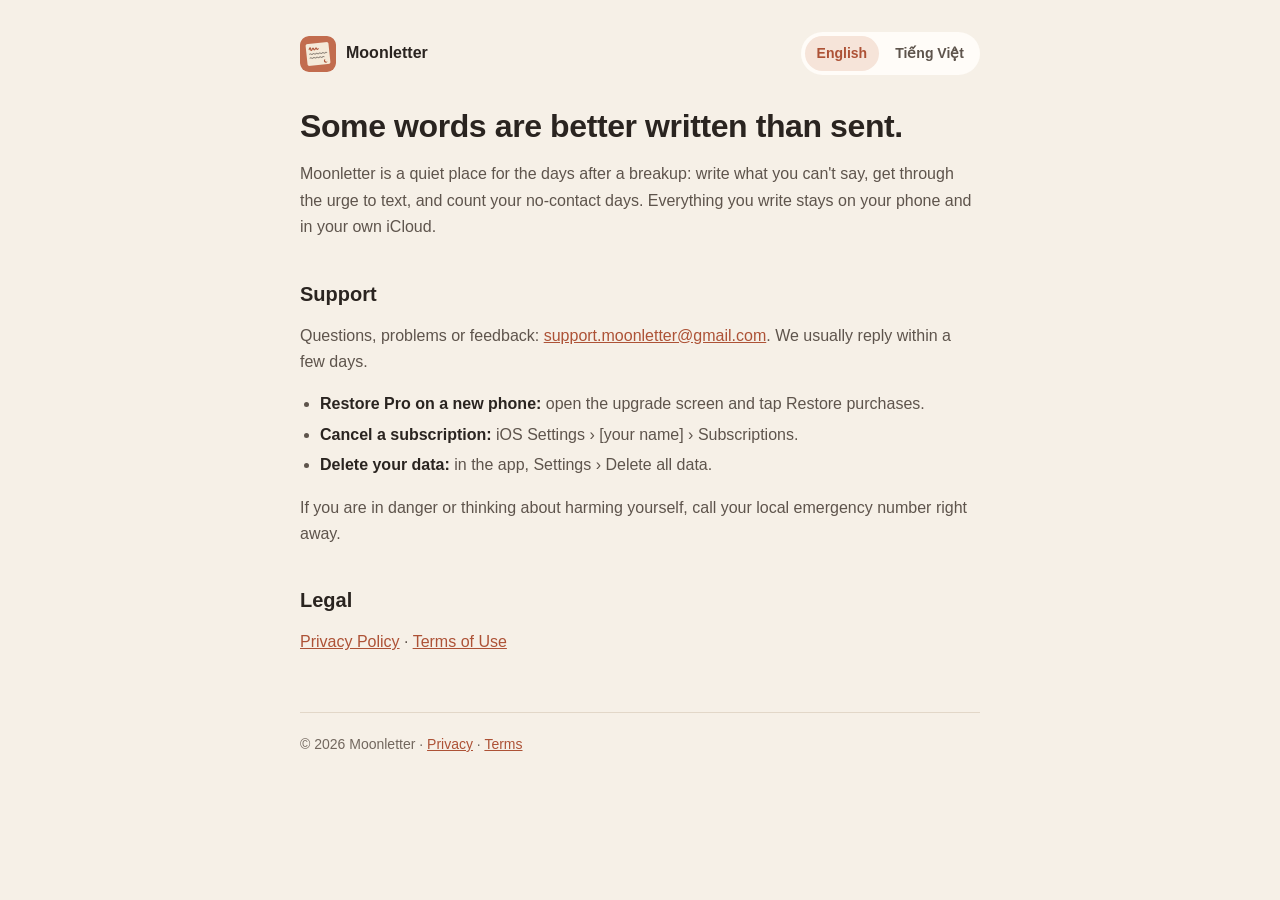
==== index.html @ 15083d05 "Add Moonletter privacy policy, terms of use and support pages Co-Authored-By: Claude Opus 5.5 <norep" ====
<!doctype html>
<html lang="en">
<head>
<meta charset="utf-8">
<meta name="viewport" content="width=device-width, initial-scale=1">
<title>Moonletter · Support</title>
<meta name="description" content="Moonletter: unsent letters and no-contact support for the days after a breakup.">
<link rel="icon" href="logo.png">
<link rel="stylesheet" href="style.css">
</head>
<body>
<main>
<header>
  <a class="brand" href="./"><img src="logo.png" alt="">Moonletter</a>
  <nav class="lang" aria-label="Language"><a href="#en" class="on">English</a><a href="#vi">Tiếng Việt</a></nav>
</header>
<article id="en" lang="en">
<h1>Some words are better written than sent.</h1>
<p>Moonletter is a quiet place for the days after a breakup: write what you can't say, get through the urge to text, and count your no-contact days. Everything you write stays on your phone and in your own iCloud.</p>
<h2>Support</h2>
<p>Questions, problems or feedback: <a href="mailto:support.moonletter@gmail.com">support.moonletter@gmail.com</a>. We usually reply within a few days.</p>
<ul>
  <li><strong>Restore Pro on a new phone:</strong> open the upgrade screen and tap Restore purchases.</li>
  <li><strong>Cancel a subscription:</strong> iOS Settings › [your name] › Subscriptions.</li>
  <li><strong>Delete your data:</strong> in the app, Settings › Delete all data.</li>
</ul>
<p>If you are in danger or thinking about harming yourself, call your local emergency number right away.</p>
<h2>Legal</h2>
<p><a href="privacy.html">Privacy Policy</a> · <a href="terms.html">Terms of Use</a></p>
</article>
<article id="vi" lang="vi">
<h1>Có những lời nên viết ra, thay vì gửi đi.</h1>
<p>Moonletter là một góc yên tĩnh cho những ngày sau chia tay: viết ra điều bạn không thể nói, vượt qua cơn muốn nhắn tin và đếm số ngày không liên lạc. Mọi thứ bạn viết chỉ nằm trên điện thoại và iCloud riêng của bạn.</p>
<h2>Hỗ trợ</h2>
<p>Câu hỏi, lỗi hoặc góp ý: <a href="mailto:support.moonletter@gmail.com">support.moonletter@gmail.com</a>. Chúng tôi thường trả lời trong vài ngày.</p>
<ul>
  <li><strong>Mở lại Pro trên máy mới:</strong> mở màn nâng cấp và bấm Khôi phục giao dịch.</li>
  <li><strong>Huỷ gói đăng ký:</strong> Cài đặt iOS › [tên bạn] › Đăng ký.</li>
  <li><strong>Xoá dữ liệu:</strong> trong ứng dụng, Cài đặt › Xoá toàn bộ dữ liệu.</li>
</ul>
<p>Nếu bạn gặp nguy hiểm hoặc có ý định tự làm hại mình, hãy gọi ngay số khẩn cấp tại nơi bạn ở.</p>
<h2>Pháp lý</h2>
<p><a href="privacy.html#vi">Chính sách quyền riêng tư</a> · <a href="terms.html#vi">Điều khoản sử dụng</a></p>
</article>
<footer>© 2026 Moonletter · <a href="privacy.html">Privacy</a> · <a href="terms.html">Terms</a></footer>
</main>
</body>
</html>
---- style.css ----
:root {
  --bg: #F6F0E7;
  --surface: #FFFCF8;
  --ink: #2A2420;
  --ink-2: #5E544C;
  --ink-3: #72675E;
  --accent: #AD5236;
  --accent-soft: #F6E4D9;
  --line: #E2D7C8;
  --mark: #FFE7A3;
}
@media (prefers-color-scheme: dark) {
  :root {
    --bg: #1A1714;
    --surface: #26211D;
    --ink: #F2EBE2;
    --ink-2: #C4B8AB;
    --ink-3: #9A8E82;
    --accent: #E89C7A;
    --accent-soft: #3A2A22;
    --line: #3A332D;
    --mark: #5A4A1E;
  }
}
* { box-sizing: border-box; }
html { -webkit-text-size-adjust: 100%; }
body {
  margin: 0;
  background: var(--bg);
  color: var(--ink);
  font: 16px/1.65 "Be Vietnam Pro", -apple-system, BlinkMacSystemFont, "Segoe UI", sans-serif;
}
main { max-width: 720px; margin: 0 auto; padding: 32px 20px 64px; }
header { display: flex; align-items: center; justify-content: space-between; gap: 12px; margin-bottom: 32px; }
.brand { display: flex; align-items: center; gap: 10px; font-weight: 700; color: var(--ink); text-decoration: none; }
.brand img { width: 36px; height: 36px; border-radius: 9px; }
.lang { display: flex; gap: 4px; background: var(--surface); padding: 4px; border-radius: 999px; }
.lang a { padding: 6px 12px; border-radius: 999px; color: var(--ink-2); text-decoration: none; font-size: 14px; font-weight: 600; }
.lang a.on { background: var(--accent-soft); color: var(--accent); }
h1 { font-size: 32px; line-height: 1.2; margin: 0 0 8px; letter-spacing: -0.4px; }
.meta { color: var(--ink-3); font-size: 14px; margin: 0 0 24px; }
h2 { font-size: 20px; line-height: 1.3; margin: 40px 0 8px; }
h3 { font-size: 16px; margin: 24px 0 4px; }
p, li { color: var(--ink-2); }
strong { color: var(--ink); }
a { color: var(--accent); }
ul { padding-left: 20px; }
li { margin: 4px 0; }
.short {
  background: var(--surface);
  border-radius: 16px;
  padding: 16px 20px;
  margin: 8px 0 16px;
}
.short p { margin: 0; }
.short b { color: var(--accent); font-size: 12px; letter-spacing: 1px; text-transform: uppercase; display: block; margin-bottom: 4px; }
.summary { background: var(--accent-soft); border-radius: 16px; padding: 20px; margin: 0 0 8px; }
.summary ul { margin: 8px 0 0; }
.summary li { color: var(--ink); }
.todo { background: var(--mark); color: var(--ink); padding: 0 4px; border-radius: 4px; }
footer { margin-top: 56px; padding-top: 20px; border-top: 1px solid var(--line); color: var(--ink-3); font-size: 14px; }

/* Song ngữ: mặc định tiếng Anh; mở với #vi thì hiện tiếng Việt. */
#vi { display: none; }
#vi:target { display: block; }
body:has(#vi:target) #en { display: none; }
body:has(#vi:target) .lang a[href="#en"] { background: none; color: var(--ink-2); }
body:has(#vi:target) .lang a[href="#vi"] { background: var(--accent-soft); color: var(--accent); }
/* Mở bằng #vi / #en: không cuộn mất phần đầu trang (trình duyệt kẹp về 0). */
article { scroll-margin-top: 100vh; }
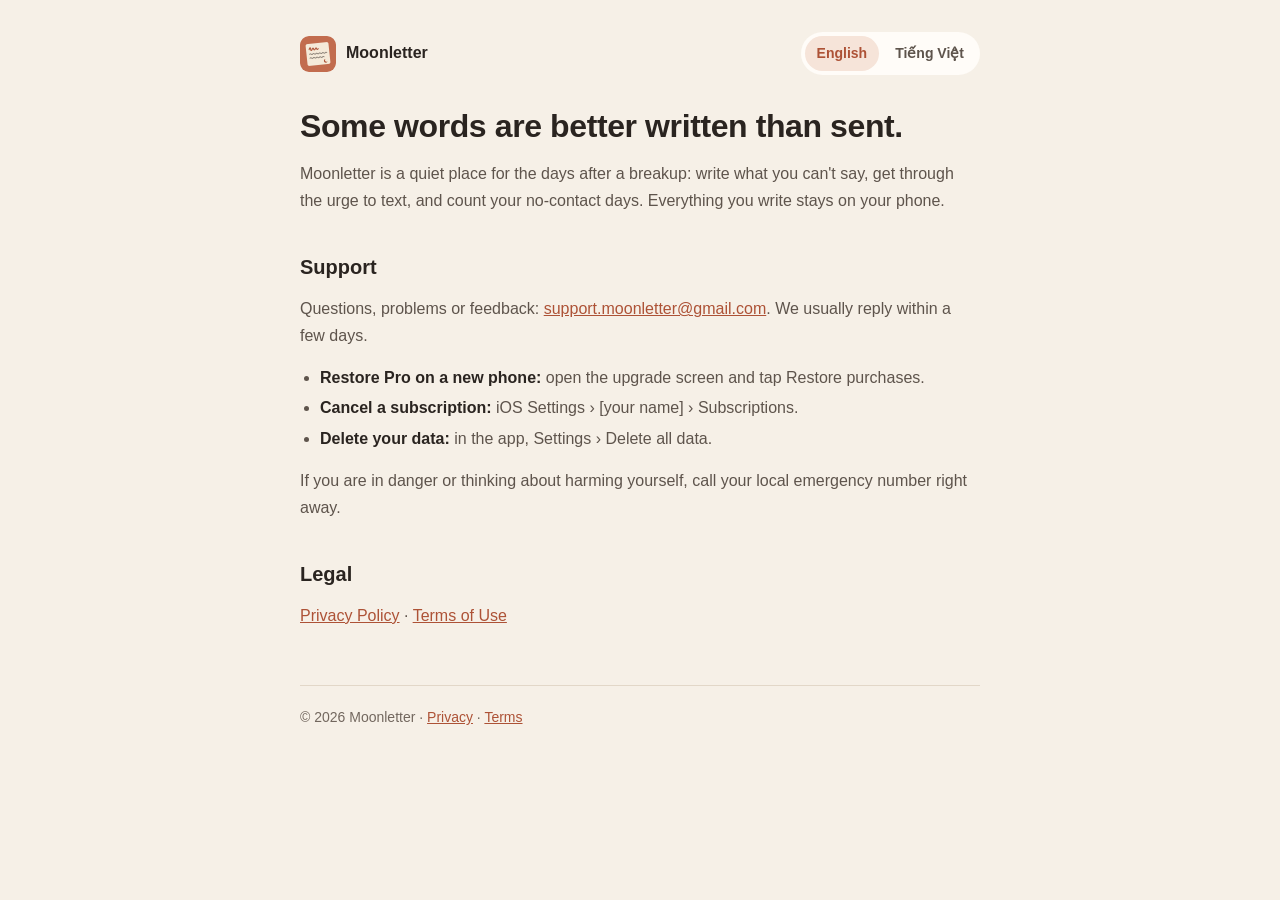
==== commit 9d270482: "Moonletter 1.0 does not sync to iCloud: content stays on the device Co-Authored-By: Claude Opus 5.5 " ====
--- a/index.html
+++ b/index.html
@@ -16,7 +16,7 @@
 </header>
 <article id="en" lang="en">
 <h1>Some words are better written than sent.</h1>
-<p>Moonletter is a quiet place for the days after a breakup: write what you can't say, get through the urge to text, and count your no-contact days. Everything you write stays on your phone and in your own iCloud.</p>
+<p>Moonletter is a quiet place for the days after a breakup: write what you can't say, get through the urge to text, and count your no-contact days. Everything you write stays on your phone.</p>
 <h2>Support</h2>
 <p>Questions, problems or feedback: <a href="mailto:support.moonletter@gmail.com">support.moonletter@gmail.com</a>. We usually reply within a few days.</p>
 <ul>
@@ -30,7 +30,7 @@
 </article>
 <article id="vi" lang="vi">
 <h1>Có những lời nên viết ra, thay vì gửi đi.</h1>
-<p>Moonletter là một góc yên tĩnh cho những ngày sau chia tay: viết ra điều bạn không thể nói, vượt qua cơn muốn nhắn tin và đếm số ngày không liên lạc. Mọi thứ bạn viết chỉ nằm trên điện thoại và iCloud riêng của bạn.</p>
+<p>Moonletter là một góc yên tĩnh cho những ngày sau chia tay: viết ra điều bạn không thể nói, vượt qua cơn muốn nhắn tin và đếm số ngày không liên lạc. Mọi thứ bạn viết chỉ nằm trên điện thoại của bạn.</p>
 <h2>Hỗ trợ</h2>
 <p>Câu hỏi, lỗi hoặc góp ý: <a href="mailto:support.moonletter@gmail.com">support.moonletter@gmail.com</a>. Chúng tôi thường trả lời trong vài ngày.</p>
 <ul>
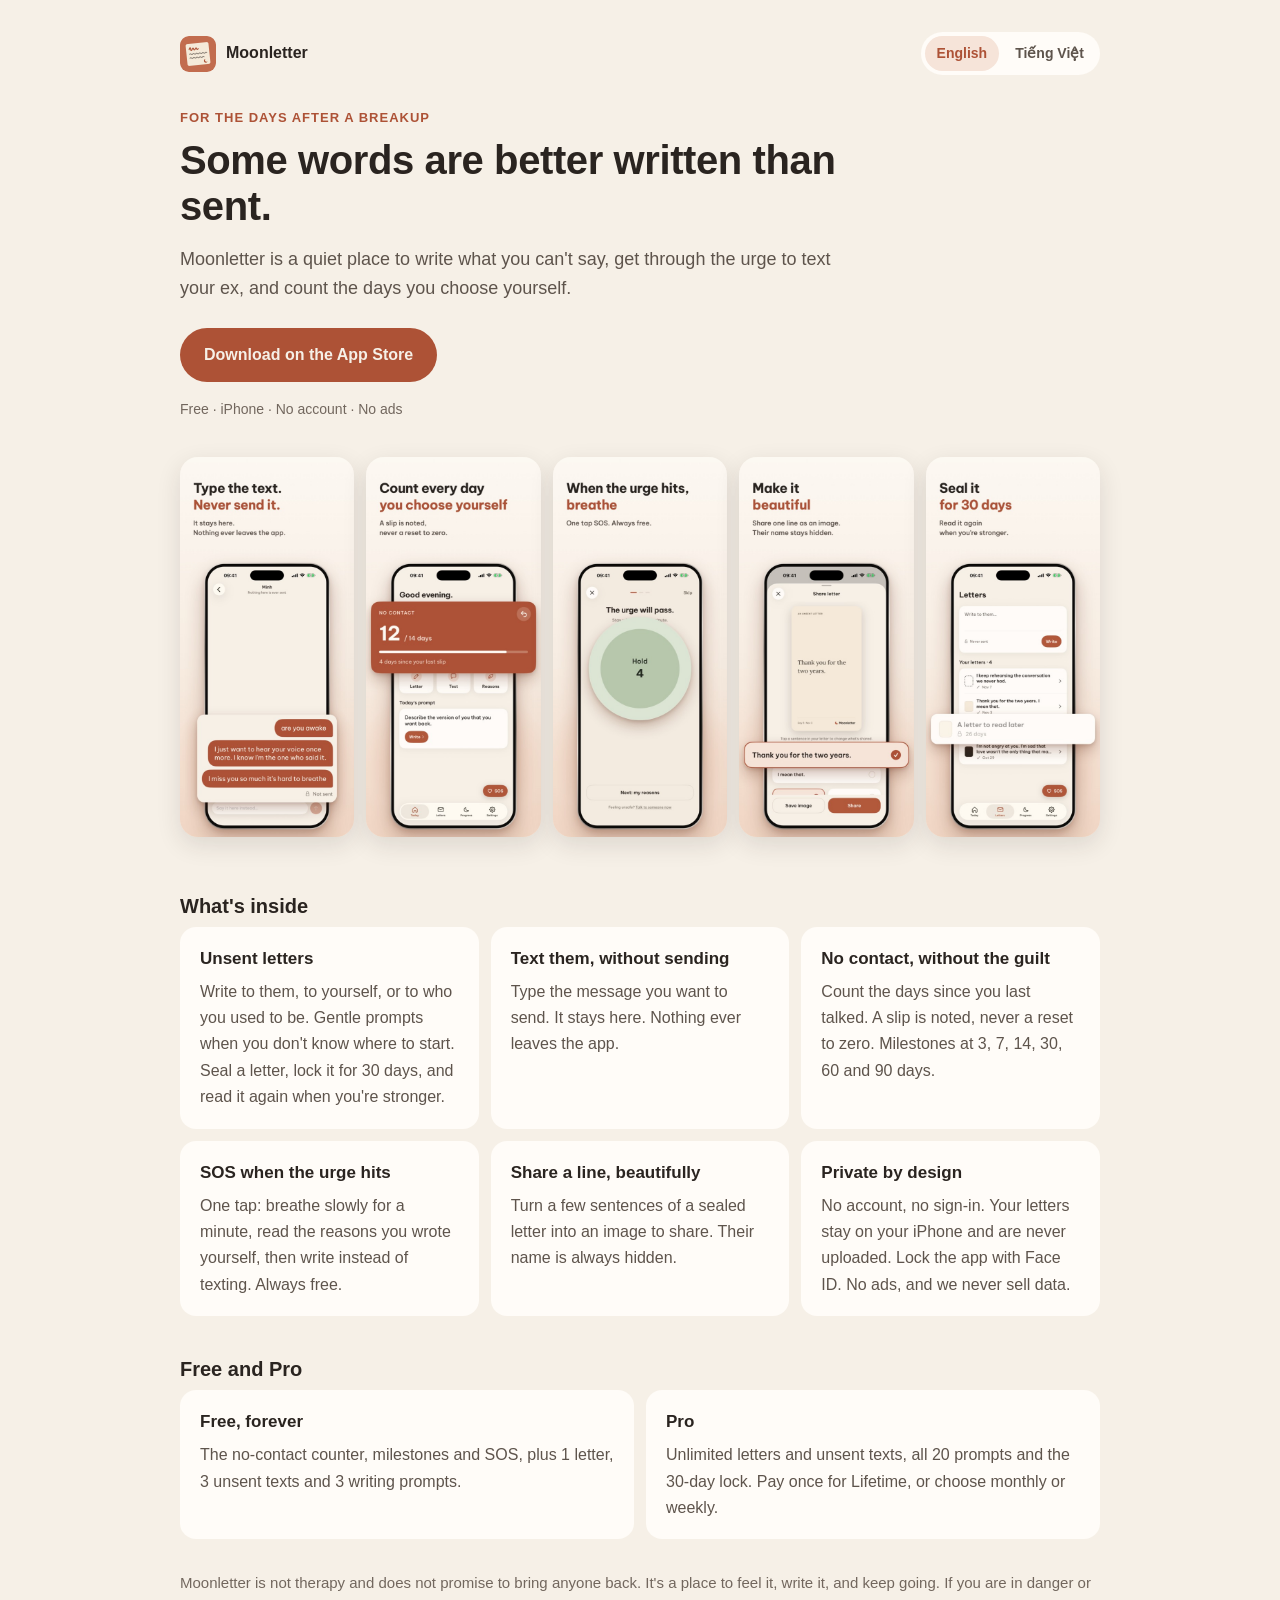
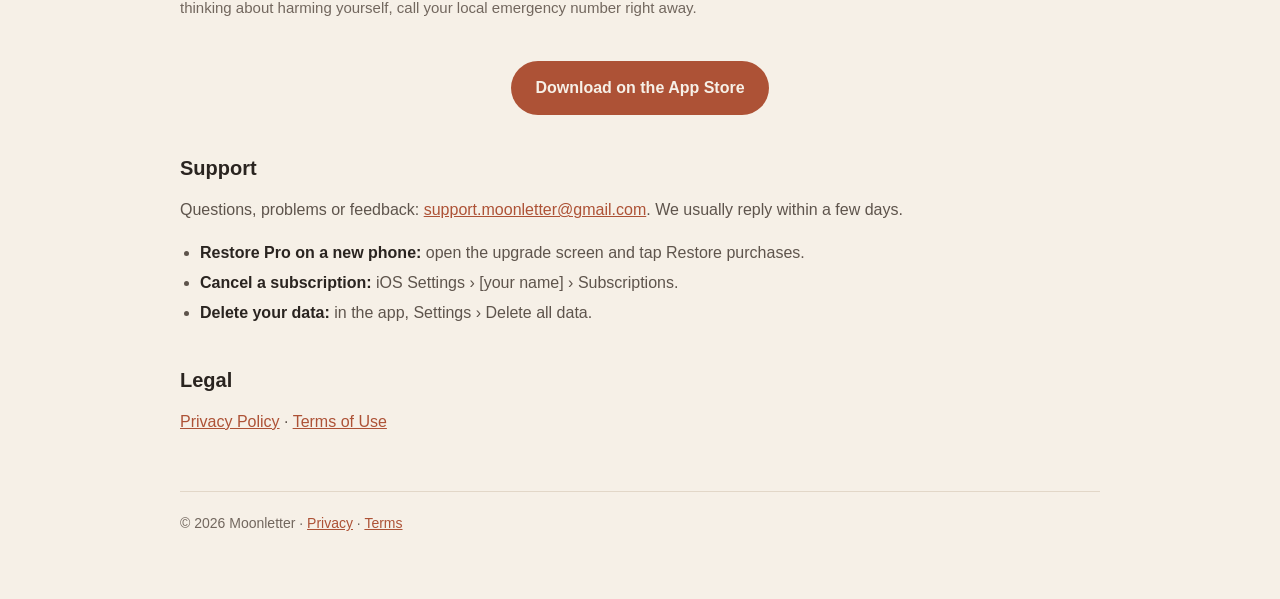
==== commit 4b01c898: "Landing page: introduce the app on the home page (EN + VI) - Hero, screenshots, features, free vs Pr" ====
--- a/index.html
+++ b/index.html
@@ -3,34 +3,136 @@
 <head>
 <meta charset="utf-8">
 <meta name="viewport" content="width=device-width, initial-scale=1">
-<title>Moonletter · Support</title>
-<meta name="description" content="Moonletter: unsent letters and no-contact support for the days after a breakup.">
+<title>Moonletter: Unsent Letters After a Breakup</title>
+<meta name="description" content="A quiet iPhone app for the days after a breakup: write unsent letters, type the text you'll never send, count your no-contact days and get through the urge with SOS. Free, no account, nothing leaves your phone.">
+<link rel="canonical" href="https://hantd-studio.github.io/moonletter/">
 <link rel="icon" href="logo.png">
+<link rel="apple-touch-icon" href="logo.png">
 <link rel="stylesheet" href="style.css">
+<!-- iPhone Safari: thanh "Tải" của App Store ở đầu trang. -->
+<meta name="apple-itunes-app" content="app-id=6832021926">
+<meta property="og:type" content="website">
+<meta property="og:site_name" content="Moonletter">
+<meta property="og:title" content="Moonletter: Unsent Letters After a Breakup">
+<meta property="og:description" content="Write what you can't say. Get through the urge to text. Count your no-contact days. Free on iPhone, nothing leaves your phone.">
+<meta property="og:url" content="https://hantd-studio.github.io/moonletter/">
+<meta property="og:image" content="https://hantd-studio.github.io/moonletter/img/og-en.jpg">
+<meta property="og:image:width" content="1200">
+<meta property="og:image:height" content="630">
+<meta name="twitter:card" content="summary_large_image">
+<script type="application/ld+json">
+{
+  "@context": "https://schema.org",
+  "@type": "MobileApplication",
+  "name": "Moonletter: Breakup Letters",
+  "operatingSystem": "iOS",
+  "applicationCategory": "HealthApplication",
+  "description": "Unsent letters, an unsent text drafter, a no-contact day counter and an SOS breathing exercise for the days after a breakup.",
+  "url": "https://hantd-studio.github.io/moonletter/",
+  "downloadUrl": "https://apps.apple.com/app/id6832021926",
+  "offers": { "@type": "Offer", "price": "0", "priceCurrency": "USD" },
+  "author": { "@type": "Person", "name": "Hant D" }
+}
+</script>
+<script>
+  // Máy để tiếng Việt và mở trang không kèm #en / #vi: hiện bản tiếng Việt.
+  if (!location.hash && (navigator.language || "").toLowerCase().startsWith("vi")) location.replace("#vi");
+</script>
 </head>
 <body>
-<main>
+<main class="wide">
 <header>
   <a class="brand" href="./"><img src="logo.png" alt="">Moonletter</a>
   <nav class="lang" aria-label="Language"><a href="#en" class="on">English</a><a href="#vi">Tiếng Việt</a></nav>
 </header>
+
+<!-- ============================== ENGLISH ============================== -->
 <article id="en" lang="en">
-<h1>Some words are better written than sent.</h1>
-<p>Moonletter is a quiet place for the days after a breakup: write what you can't say, get through the urge to text, and count your no-contact days. Everything you write stays on your phone.</p>
-<h2>Support</h2>
+<section class="hero">
+  <p class="eyebrow">For the days after a breakup</p>
+  <h1>Some words are better written than sent.</h1>
+  <p class="lead">Moonletter is a quiet place to write what you can't say, get through the urge to text your ex, and count the days you choose yourself.</p>
+  <p><a class="store" href="https://apps.apple.com/app/id6832021926">Download on the App Store</a></p>
+  <p class="fine">Free · iPhone · No account · No ads</p>
+</section>
+
+<div class="shots" aria-label="Screenshots">
+  <img src="img/en-04.jpg" width="506" height="1100" alt="Type the text. Never send it." loading="lazy">
+  <img src="img/en-05.jpg" width="506" height="1100" alt="Count every day you choose yourself. A slip is noted, never a reset to zero." loading="lazy">
+  <img src="img/en-06.jpg" width="506" height="1100" alt="When the urge hits, breathe. One tap SOS, always free." loading="lazy">
+  <img src="img/en-03.jpg" width="506" height="1100" alt="Share one line as an image. Their name stays hidden." loading="lazy">
+  <img src="img/en-07.jpg" width="506" height="1100" alt="Seal a letter for 30 days and read it again when you're stronger." loading="lazy">
+</div>
+
+<h2>What's inside</h2>
+<div class="features">
+  <div class="card"><h3>Unsent letters</h3><p>Write to them, to yourself, or to who you used to be. Gentle prompts when you don't know where to start. Seal a letter, lock it for 30 days, and read it again when you're stronger.</p></div>
+  <div class="card"><h3>Text them, without sending</h3><p>Type the message you want to send. It stays here. Nothing ever leaves the app.</p></div>
+  <div class="card"><h3>No contact, without the guilt</h3><p>Count the days since you last talked. A slip is noted, never a reset to zero. Milestones at 3, 7, 14, 30, 60 and 90 days.</p></div>
+  <div class="card"><h3>SOS when the urge hits</h3><p>One tap: breathe slowly for a minute, read the reasons you wrote yourself, then write instead of texting. Always free.</p></div>
+  <div class="card"><h3>Share a line, beautifully</h3><p>Turn a few sentences of a sealed letter into an image to share. Their name is always hidden.</p></div>
+  <div class="card"><h3>Private by design</h3><p>No account, no sign-in. Your letters stay on your iPhone and are never uploaded. Lock the app with Face ID. No ads, and we never sell data.</p></div>
+</div>
+
+<h2>Free and Pro</h2>
+<div class="plans">
+  <div class="card"><h3>Free, forever</h3><p>The no-contact counter, milestones and SOS, plus 1 letter, 3 unsent texts and 3 writing prompts.</p></div>
+  <div class="card"><h3>Pro</h3><p>Unlimited letters and unsent texts, all 20 prompts and the 30-day lock. Pay once for Lifetime, or choose monthly or weekly.</p></div>
+</div>
+
+<p class="note">Moonletter is not therapy and does not promise to bring anyone back. It's a place to feel it, write it, and keep going. If you are in danger or thinking about harming yourself, call your local emergency number right away.</p>
+
+<p class="cta"><a class="store" href="https://apps.apple.com/app/id6832021926">Download on the App Store</a></p>
+
+<h2 id="support">Support</h2>
 <p>Questions, problems or feedback: <a href="mailto:support.moonletter@gmail.com">support.moonletter@gmail.com</a>. We usually reply within a few days.</p>
 <ul>
   <li><strong>Restore Pro on a new phone:</strong> open the upgrade screen and tap Restore purchases.</li>
   <li><strong>Cancel a subscription:</strong> iOS Settings › [your name] › Subscriptions.</li>
   <li><strong>Delete your data:</strong> in the app, Settings › Delete all data.</li>
 </ul>
-<p>If you are in danger or thinking about harming yourself, call your local emergency number right away.</p>
 <h2>Legal</h2>
 <p><a href="privacy.html">Privacy Policy</a> · <a href="terms.html">Terms of Use</a></p>
 </article>
+
+<!-- ============================== TIẾNG VIỆT ============================== -->
 <article id="vi" lang="vi">
-<h1>Có những lời nên viết ra, thay vì gửi đi.</h1>
-<p>Moonletter là một góc yên tĩnh cho những ngày sau chia tay: viết ra điều bạn không thể nói, vượt qua cơn muốn nhắn tin và đếm số ngày không liên lạc. Mọi thứ bạn viết chỉ nằm trên điện thoại của bạn.</p>
+<section class="hero">
+  <p class="eyebrow">Cho những ngày sau chia tay</p>
+  <h1>Có những lời viết ra thì nhẹ hơn là gửi đi.</h1>
+  <p class="lead">Moonletter là một góc yên tĩnh để viết những điều không nói được, vượt qua cơn muốn nhắn tin cho người cũ, và đếm những ngày bạn chọn chính mình.</p>
+  <p><a class="store" href="https://apps.apple.com/vn/app/id6832021926">Tải trên App Store</a></p>
+  <p class="fine">Miễn phí · iPhone · Không cần tài khoản · Không quảng cáo</p>
+</section>
+
+<div class="shots" aria-label="Ảnh màn hình">
+  <img src="img/vi-04.jpg" width="506" height="1100" alt="Gõ tin nhắn. Đừng gửi đi." loading="lazy">
+  <img src="img/vi-05.jpg" width="506" height="1100" alt="Đếm từng ngày bạn chọn chính mình. Lỡ liên lạc thì ghi nhận, không đếm lại từ 0." loading="lazy">
+  <img src="img/vi-06.jpg" width="506" height="1100" alt="Khi muốn nhắn, hãy thở. SOS một chạm, luôn miễn phí." loading="lazy">
+  <img src="img/vi-03.jpg" width="506" height="1100" alt="Biến một câu thư thành ảnh để chia sẻ. Tên người ấy luôn được ẩn." loading="lazy">
+  <img src="img/vi-07.jpg" width="506" height="1100" alt="Niêm phong thư 30 ngày rồi đọc lại khi bạn đã vững hơn." loading="lazy">
+</div>
+
+<h2>Có gì bên trong</h2>
+<div class="features">
+  <div class="card"><h3>Thư không gửi</h3><p>Viết cho người ấy, cho chính mình, hay cho con người cũ của bạn. Có gợi ý nhẹ nhàng khi chưa biết bắt đầu từ đâu. Niêm phong, khoá thư 30 ngày, rồi đọc lại khi bạn đã vững hơn.</p></div>
+  <div class="card"><h3>Nhắn mà không gửi</h3><p>Gõ tin nhắn bạn đang muốn gửi. Nó ở lại đây. Không gì rời khỏi ứng dụng.</p></div>
+  <div class="card"><h3>Không liên lạc, không tự trách</h3><p>Đếm số ngày từ lần cuối hai người nói chuyện. Lỡ liên lạc thì ghi nhận, không bao giờ đếm lại từ 0. Có mốc 3, 7, 14, 30, 60 và 90 ngày.</p></div>
+  <div class="card"><h3>SOS khi muốn nhắn</h3><p>Một chạm: thở chậm một phút, đọc lại những lý do chính bạn đã viết, rồi viết thay vì nhắn. Luôn miễn phí.</p></div>
+  <div class="card"><h3>Chia sẻ một câu thật đẹp</h3><p>Biến vài câu trong lá thư đã niêm phong thành ảnh để chia sẻ. Tên người ấy luôn được ẩn.</p></div>
+  <div class="card"><h3>Riêng tư ngay từ đầu</h3><p>Không tài khoản, không đăng nhập. Thư chỉ nằm trên iPhone của bạn, không tải lên đâu cả. Khoá ứng dụng bằng Face ID. Không quảng cáo, không bao giờ bán dữ liệu.</p></div>
+</div>
+
+<h2>Miễn phí và Pro</h2>
+<div class="plans">
+  <div class="card"><h3>Miễn phí mãi mãi</h3><p>Đếm ngày không liên lạc, các mốc và SOS, kèm 1 lá thư, 3 lần nhắn mà không gửi và 3 gợi ý viết.</p></div>
+  <div class="card"><h3>Pro</h3><p>Thư và nhắn mà không gửi không giới hạn, đủ 20 gợi ý và khoá thư 30 ngày. Trả một lần cho gói Trọn đời, hoặc chọn gói tháng hay gói tuần.</p></div>
+</div>
+
+<p class="note">Moonletter không phải liệu pháp tâm lý và không hứa giúp bạn quay lại với ai. Đây là nơi để cảm nhận, viết ra và bước tiếp. Nếu bạn gặp nguy hiểm hoặc có ý định tự làm hại mình, hãy gọi ngay số khẩn cấp tại nơi bạn ở.</p>
+
+<p class="cta"><a class="store" href="https://apps.apple.com/vn/app/id6832021926">Tải trên App Store</a></p>
+
 <h2>Hỗ trợ</h2>
 <p>Câu hỏi, lỗi hoặc góp ý: <a href="mailto:support.moonletter@gmail.com">support.moonletter@gmail.com</a>. Chúng tôi thường trả lời trong vài ngày.</p>
 <ul>
@@ -38,10 +140,10 @@
   <li><strong>Huỷ gói đăng ký:</strong> Cài đặt iOS › [tên bạn] › Đăng ký.</li>
   <li><strong>Xoá dữ liệu:</strong> trong ứng dụng, Cài đặt › Xoá toàn bộ dữ liệu.</li>
 </ul>
-<p>Nếu bạn gặp nguy hiểm hoặc có ý định tự làm hại mình, hãy gọi ngay số khẩn cấp tại nơi bạn ở.</p>
 <h2>Pháp lý</h2>
 <p><a href="privacy.html#vi">Chính sách quyền riêng tư</a> · <a href="terms.html#vi">Điều khoản sử dụng</a></p>
 </article>
+
 <footer>© 2026 Moonletter · <a href="privacy.html">Privacy</a> · <a href="terms.html">Terms</a></footer>
 </main>
 </body>
--- a/style.css
+++ b/style.css
@@ -68,3 +68,51 @@
 body:has(#vi:target) .lang a[href="#vi"] { background: var(--accent-soft); color: var(--accent); }
 /* Mở bằng #vi / #en: không cuộn mất phần đầu trang (trình duyệt kẹp về 0). */
 article { scroll-margin-top: 100vh; }
+
+/* ---------- Trang chủ (giới thiệu app) ---------- */
+main.wide { max-width: 960px; }
+.hero { max-width: 680px; margin: 8px 0 32px; }
+.eyebrow { color: var(--accent); font-size: 13px; font-weight: 700; letter-spacing: 1px; text-transform: uppercase; margin: 0 0 8px; }
+.hero h1 { font-size: 40px; line-height: 1.15; margin: 0 0 16px; }
+.lead { font-size: 18px; color: var(--ink-2); margin: 0 0 24px; }
+.store {
+  display: inline-block;
+  background: var(--accent);
+  color: var(--bg);
+  font-weight: 700;
+  text-decoration: none;
+  padding: 14px 24px;
+  border-radius: 999px;
+}
+.store:hover { filter: brightness(1.06); }
+.fine { color: var(--ink-3); font-size: 14px; margin: 8px 0 0; }
+.cta { text-align: center; margin: 40px 0 0; }
+/* Ảnh màn hình: một hàng cuộn ngang trên điện thoại, đủ 5 ảnh trên màn rộng. */
+.shots {
+  display: flex;
+  gap: 12px;
+  overflow-x: auto;
+  scroll-snap-type: x mandatory;
+  margin: 0 -20px;
+  padding: 4px 20px 16px;
+}
+.shots img {
+  flex: 0 0 auto;
+  width: 220px;
+  height: auto;
+  border-radius: 18px;
+  scroll-snap-align: start;
+  box-shadow: 0 8px 24px rgba(42, 36, 32, 0.12);
+}
+@media (min-width: 900px) {
+  .shots { overflow: visible; margin: 0; padding: 4px 0 16px; }
+  .shots img { width: calc((100% - 48px) / 5); }
+}
+.features, .plans { display: grid; gap: 12px; grid-template-columns: repeat(auto-fit, minmax(260px, 1fr)); }
+.card { background: var(--surface); border-radius: 16px; padding: 18px 20px; }
+.card h3 { margin: 0 0 6px; font-size: 17px; color: var(--ink); }
+.card p { margin: 0; }
+.note { margin: 32px 0 0; font-size: 15px; color: var(--ink-3); }
+@media (max-width: 480px) {
+  .hero h1 { font-size: 32px; }
+}
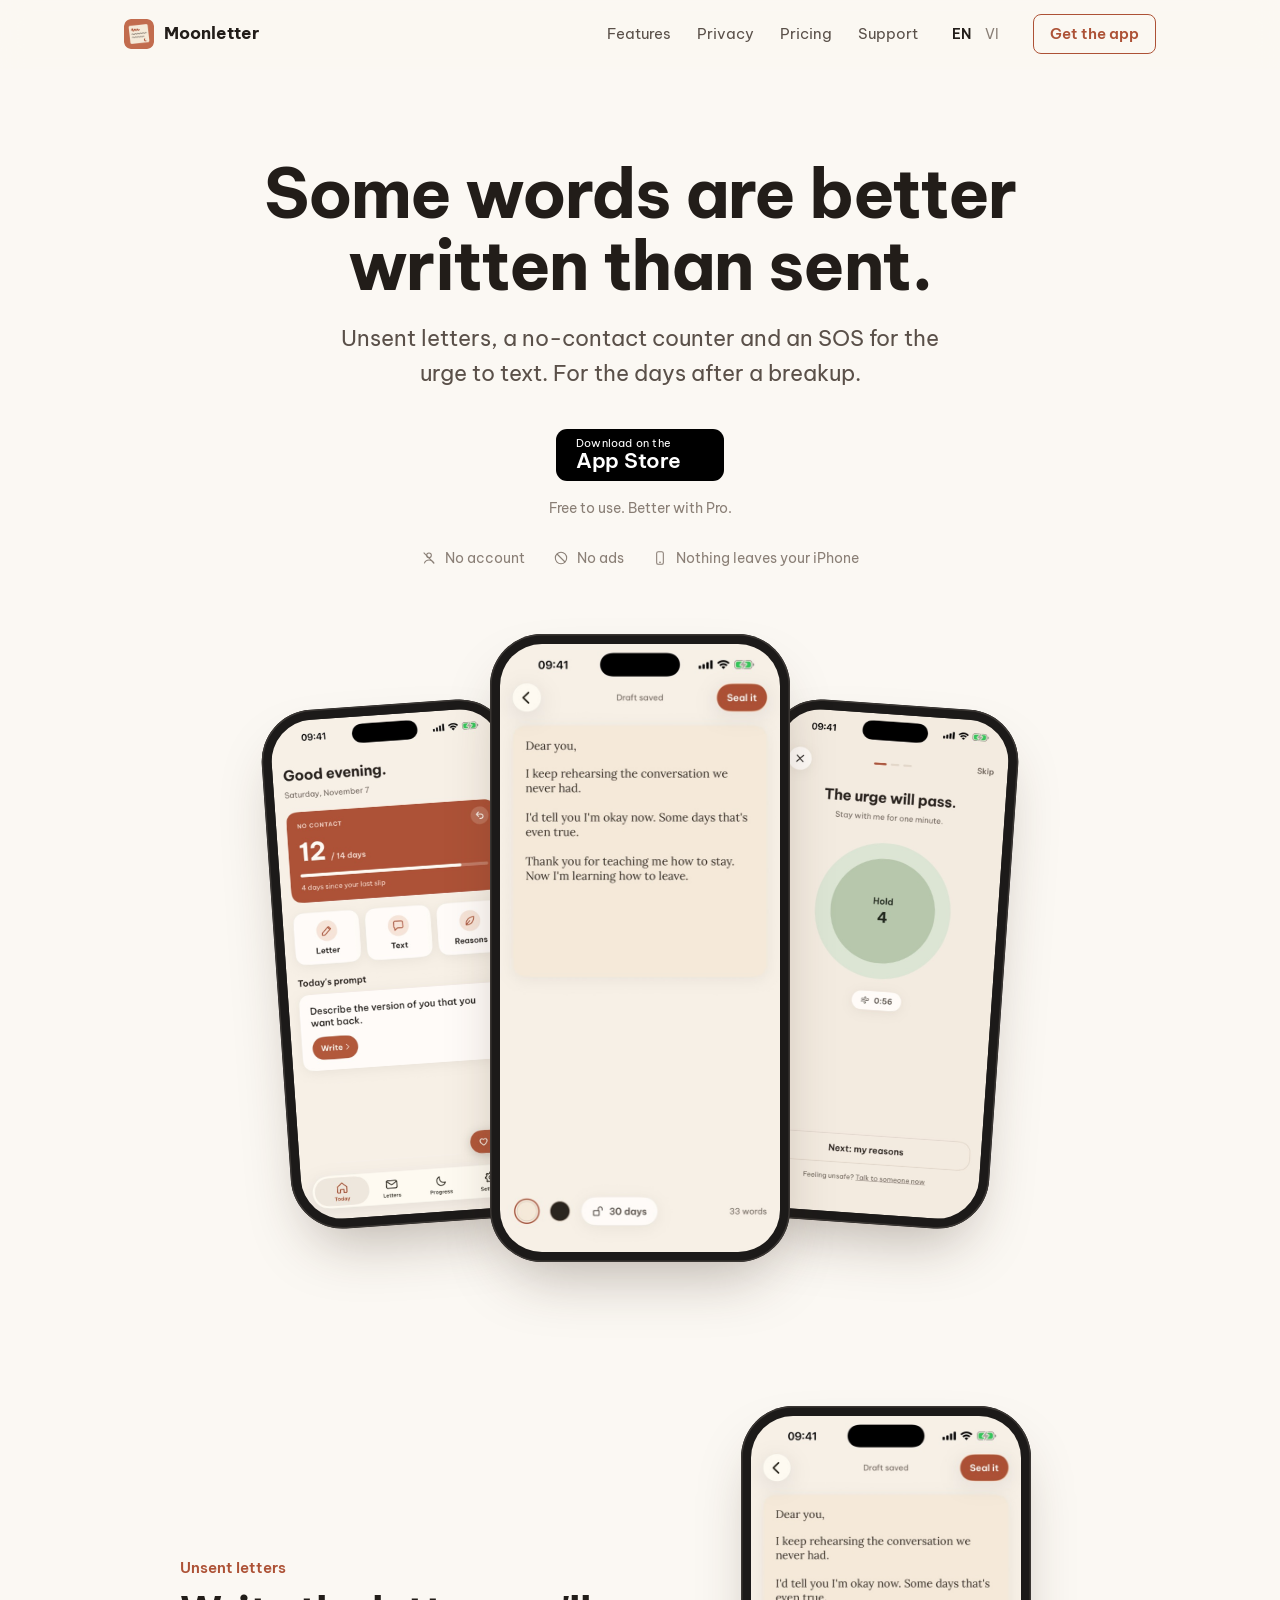
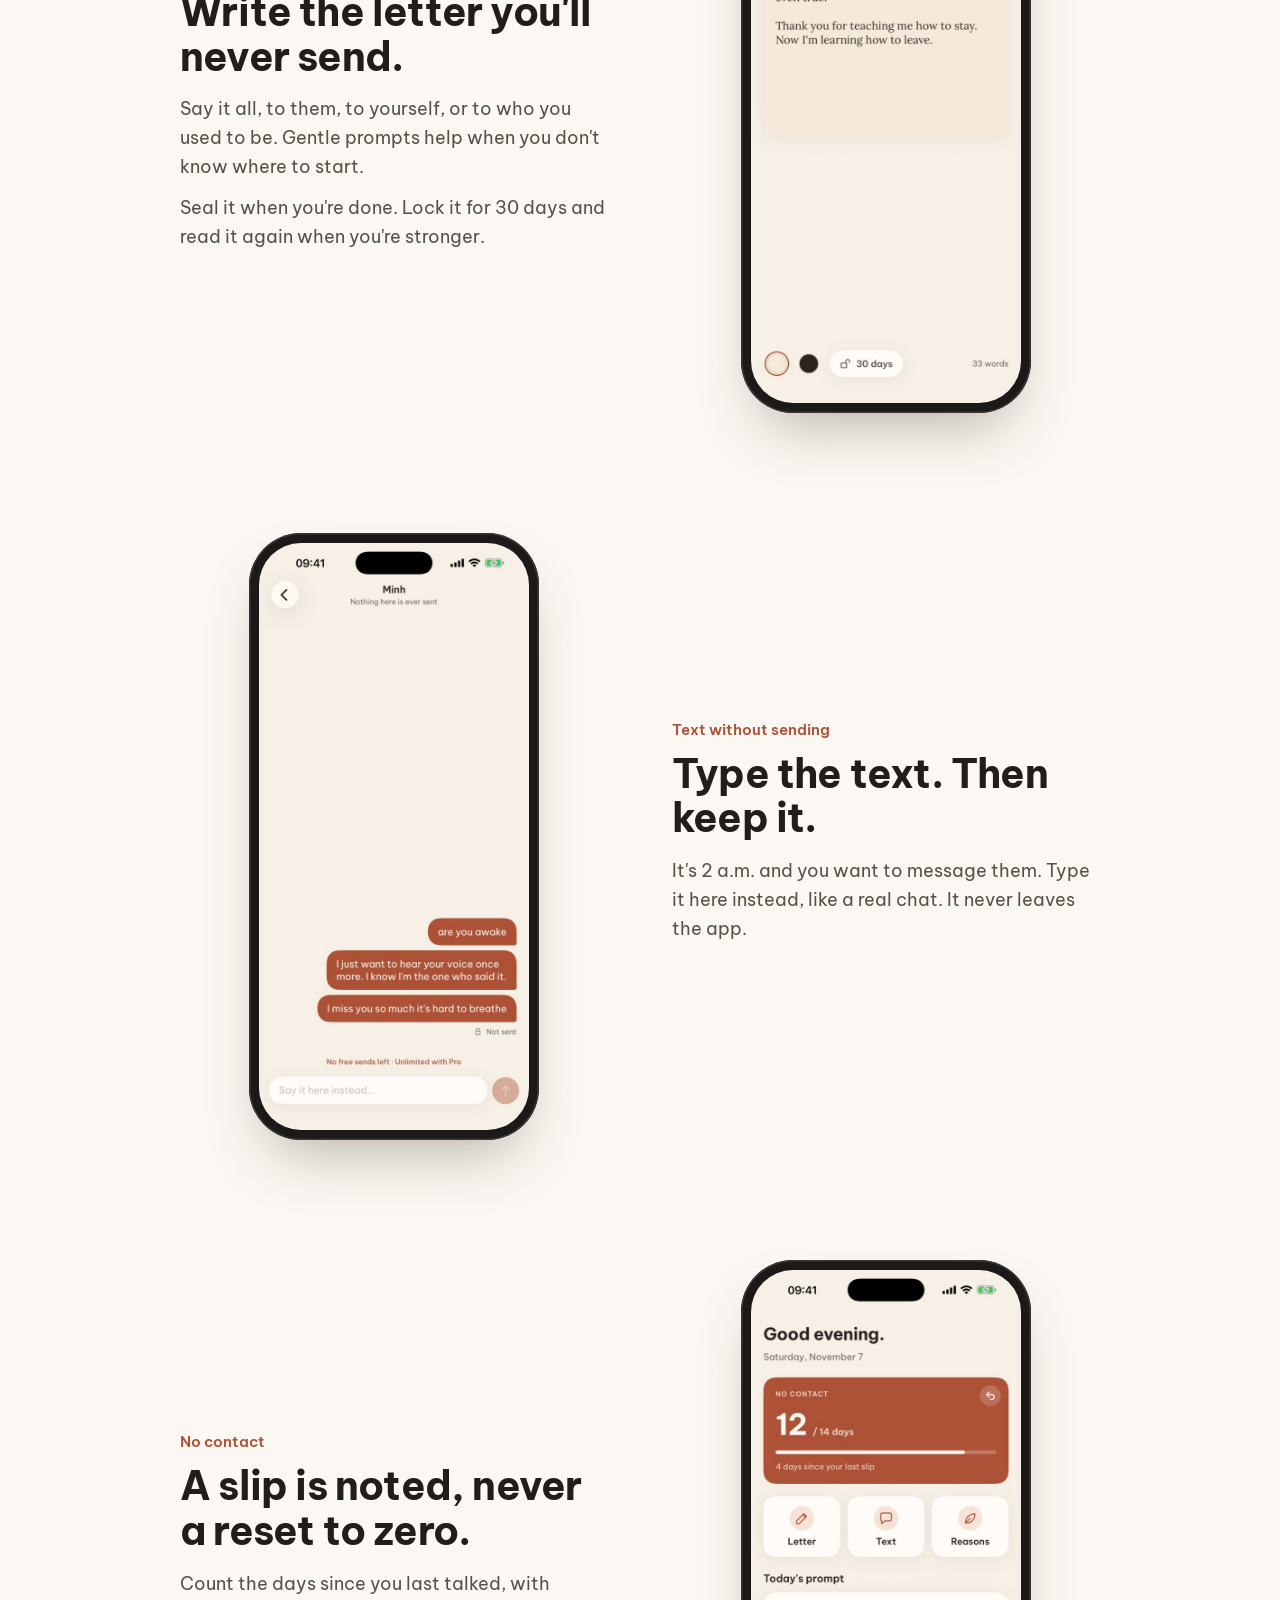
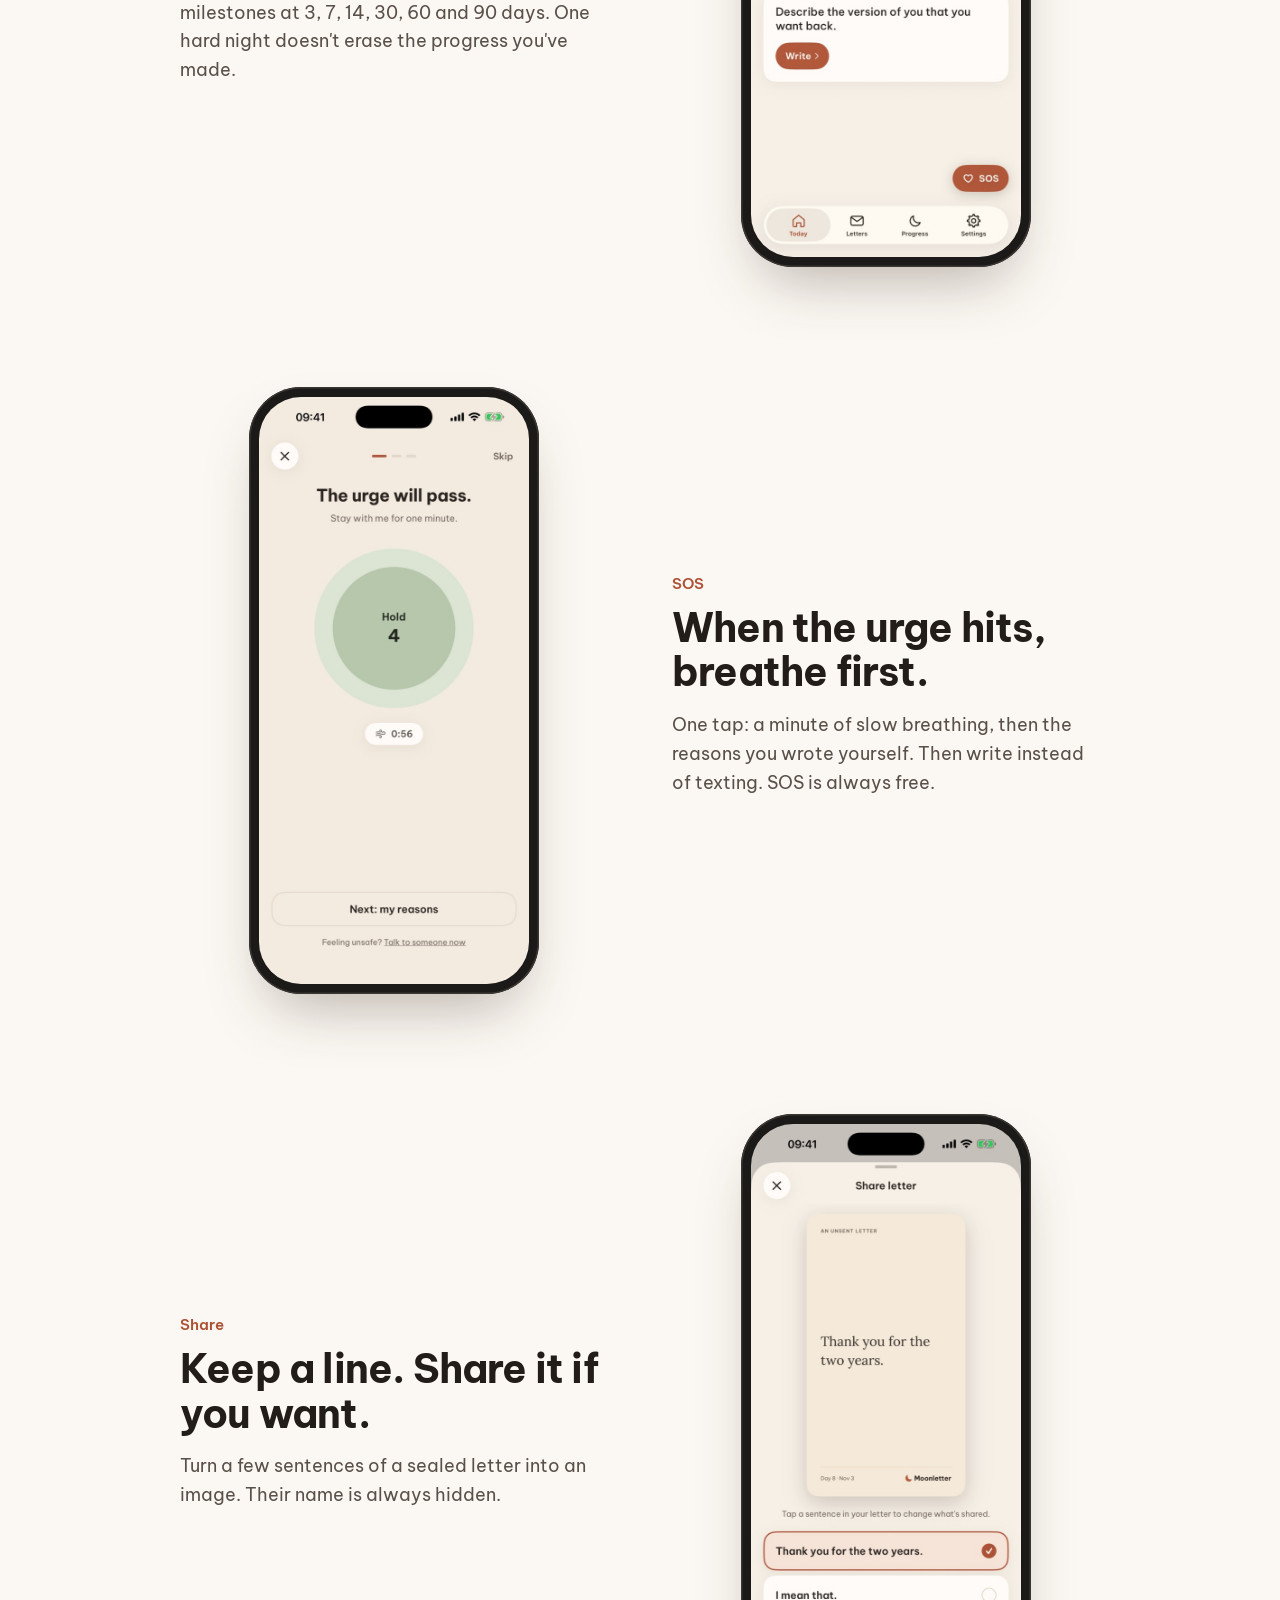
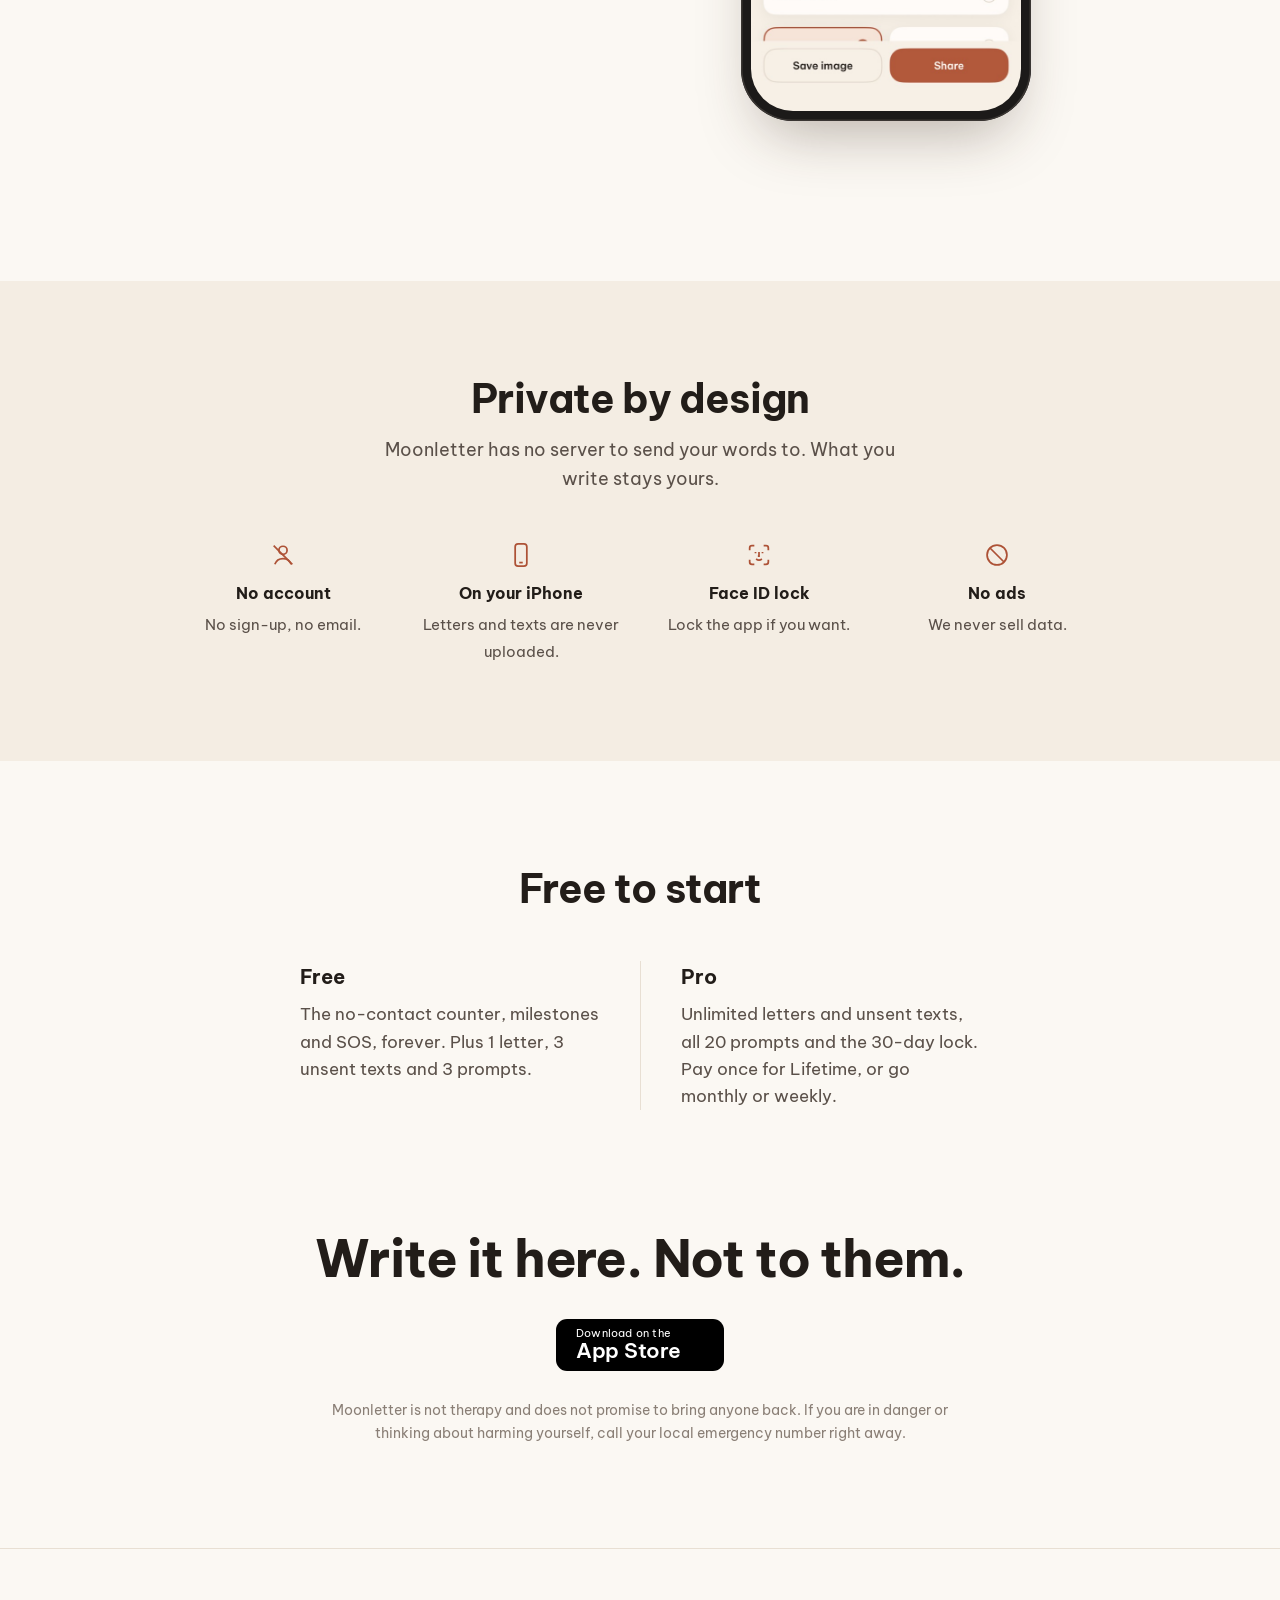
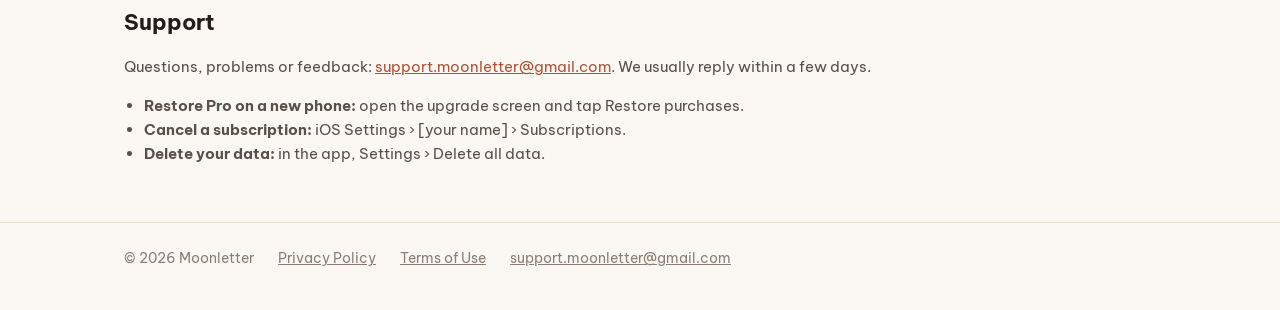
==== commit 0a260d0c: "Redesign the home page in the style of Day One / Bear Centered headline, App Store badge, three real" ====
--- a/index.html
+++ b/index.html
@@ -8,7 +8,8 @@
 <link rel="canonical" href="https://hantd-studio.github.io/moonletter/">
 <link rel="icon" href="logo.png">
 <link rel="apple-touch-icon" href="logo.png">
-<link rel="stylesheet" href="style.css">
+<link rel="preload" href="fonts/BeVietnamPro-Bold.ttf" as="font" type="font/ttf" crossorigin>
+<link rel="stylesheet" href="home.css">
 <!-- iPhone Safari: thanh "Tải" của App Store ở đầu trang. -->
 <meta name="apple-itunes-app" content="app-id=6832021926">
 <meta property="og:type" content="website">
@@ -35,116 +36,96 @@
 }
 </script>
 <script>
-  // Máy để tiếng Việt và mở trang không kèm #en / #vi: hiện bản tiếng Việt.
-  if (!location.hash && (navigator.language || "").toLowerCase().startsWith("vi")) location.replace("#vi");
+  // Song ngữ: #vi / #en chọn ngôn ngữ (link trong app mở /#vi); không có thì theo ngôn ngữ trình duyệt.
+  // Link nội trang (#features…) không đổi ngôn ngữ.
+  (function () {
+    var root = document.documentElement;
+    function apply() {
+      if (location.hash === "#vi") root.classList.add("vi");
+      else if (location.hash === "#en") root.classList.remove("vi");
+      root.lang = root.classList.contains("vi") ? "vi" : "en";
+    }
+    if (!location.hash && (navigator.language || "").toLowerCase().indexOf("vi") === 0) root.classList.add("vi");
+    apply();
+    addEventListener("hashchange", apply);
+  })();
 </script>
 </head>
 <body>
-<main class="wide">
-<header>
-  <a class="brand" href="./"><img src="logo.png" alt="">Moonletter</a>
-  <nav class="lang" aria-label="Language"><a href="#en" class="on">English</a><a href="#vi">Tiếng Việt</a></nav>
-</header>
-
-<!-- ============================== ENGLISH ============================== -->
 <article id="en" lang="en">
-<section class="hero">
-  <p class="eyebrow">For the days after a breakup</p>
-  <h1>Some words are better written than sent.</h1>
-  <p class="lead">Moonletter is a quiet place to write what you can't say, get through the urge to text your ex, and count the days you choose yourself.</p>
-  <p><a class="store" href="https://apps.apple.com/app/id6832021926">Download on the App Store</a></p>
-  <p class="fine">Free · iPhone · No account · No ads</p>
-</section>
-
-<div class="shots" aria-label="Screenshots">
-  <img src="img/en-04.jpg" width="506" height="1100" alt="Type the text. Never send it." loading="lazy">
-  <img src="img/en-05.jpg" width="506" height="1100" alt="Count every day you choose yourself. A slip is noted, never a reset to zero." loading="lazy">
-  <img src="img/en-06.jpg" width="506" height="1100" alt="When the urge hits, breathe. One tap SOS, always free." loading="lazy">
-  <img src="img/en-03.jpg" width="506" height="1100" alt="Share one line as an image. Their name stays hidden." loading="lazy">
-  <img src="img/en-07.jpg" width="506" height="1100" alt="Seal a letter for 30 days and read it again when you're stronger." loading="lazy">
-</div>
-
-<h2>What's inside</h2>
-<div class="features">
-  <div class="card"><h3>Unsent letters</h3><p>Write to them, to yourself, or to who you used to be. Gentle prompts when you don't know where to start. Seal a letter, lock it for 30 days, and read it again when you're stronger.</p></div>
-  <div class="card"><h3>Text them, without sending</h3><p>Type the message you want to send. It stays here. Nothing ever leaves the app.</p></div>
-  <div class="card"><h3>No contact, without the guilt</h3><p>Count the days since you last talked. A slip is noted, never a reset to zero. Milestones at 3, 7, 14, 30, 60 and 90 days.</p></div>
-  <div class="card"><h3>SOS when the urge hits</h3><p>One tap: breathe slowly for a minute, read the reasons you wrote yourself, then write instead of texting. Always free.</p></div>
-  <div class="card"><h3>Share a line, beautifully</h3><p>Turn a few sentences of a sealed letter into an image to share. Their name is always hidden.</p></div>
-  <div class="card"><h3>Private by design</h3><p>No account, no sign-in. Your letters stay on your iPhone and are never uploaded. Lock the app with Face ID. No ads, and we never sell data.</p></div>
-</div>
-
-<h2>Free and Pro</h2>
-<div class="plans">
-  <div class="card"><h3>Free, forever</h3><p>The no-contact counter, milestones and SOS, plus 1 letter, 3 unsent texts and 3 writing prompts.</p></div>
-  <div class="card"><h3>Pro</h3><p>Unlimited letters and unsent texts, all 20 prompts and the 30-day lock. Pay once for Lifetime, or choose monthly or weekly.</p></div>
-</div>
-
-<p class="note">Moonletter is not therapy and does not promise to bring anyone back. It's a place to feel it, write it, and keep going. If you are in danger or thinking about harming yourself, call your local emergency number right away.</p>
-
-<p class="cta"><a class="store" href="https://apps.apple.com/app/id6832021926">Download on the App Store</a></p>
-
-<h2 id="support">Support</h2>
-<p>Questions, problems or feedback: <a href="mailto:support.moonletter@gmail.com">support.moonletter@gmail.com</a>. We usually reply within a few days.</p>
-<ul>
-  <li><strong>Restore Pro on a new phone:</strong> open the upgrade screen and tap Restore purchases.</li>
-  <li><strong>Cancel a subscription:</strong> iOS Settings › [your name] › Subscriptions.</li>
-  <li><strong>Delete your data:</strong> in the app, Settings › Delete all data.</li>
-</ul>
-<h2>Legal</h2>
-<p><a href="privacy.html">Privacy Policy</a> · <a href="terms.html">Terms of Use</a></p>
+<nav class="nav"><div class="wrap">
+<a class="brand" href="./"><img src="logo.png" alt="">Moonletter</a>
+<div class="links"><a href="#features">Features</a><a href="#privacy">Privacy</a><a href="#pricing">Pricing</a><a href="#support">Support</a></div>
+<div class="lang"><a href="#en">EN</a><a href="#vi">VI</a></div>
+<a class="get" href="https://apps.apple.com/app/id6832021926">Get the app</a>
+</div></nav>
+<header class="hero"><div class="wrap">
+<h1>Some words are better written than sent.</h1>
+<p class="sub">Unsent letters, a no-contact counter and an SOS for the urge to text. For the days after a breakup.</p>
+<a class="badge" href="https://apps.apple.com/app/id6832021926"><small>Download on the</small><span>App Store</span></a>
+<p class="free">Free to use. Better with Pro.</p>
+<ul class="trust"><li><svg viewBox="0 0 24 24" aria-hidden="true"><circle cx="12" cy="8" r="3.5"/><path d="M5 20c1.2-3.5 4-5 7-5s5.8 1.5 7 5"/><path d="M4 4l16 16"/></svg>No account</li><li><svg viewBox="0 0 24 24" aria-hidden="true"><circle cx="12" cy="12" r="8.5"/><path d="M6 6l12 12"/></svg>No ads</li><li><svg viewBox="0 0 24 24" aria-hidden="true"><rect x="7" y="2.5" width="10" height="19" rx="2.5"/><path d="M10.5 18.5h3"/></svg>Nothing leaves your iPhone</li></ul>
+<div class="stage"><div class="phone"><img src="img/raw-en-4.jpg" width="598" height="1300" alt="No-contact day counter"></div><div class="phone"><img src="img/raw-en-1.jpg" width="598" height="1300" alt="Writing an unsent letter"></div><div class="phone"><img src="img/raw-en-5.jpg" width="598" height="1300" alt="SOS: breathe for one minute"></div></div>
+</div></header>
+<section class="features" id="features"><div class="wrap">
+<div class="row"><div class="copy"><p class="kicker">Unsent letters</p><h2>Write the letter you'll never send.</h2><p>Say it all, to them, to yourself, or to who you used to be. Gentle prompts help when you don't know where to start.</p><p>Seal it when you're done. Lock it for 30 days and read it again when you're stronger.</p></div><div class="phone"><img src="img/raw-en-1.jpg" width="598" height="1300" alt="Write the letter you&#x27;ll never send." loading="lazy"></div></div>
+<div class="row"><div class="copy"><p class="kicker">Text without sending</p><h2>Type the text. Then keep it.</h2><p>It's 2 a.m. and you want to message them. Type it here instead, like a real chat. It never leaves the app.</p></div><div class="phone"><img src="img/raw-en-3.jpg" width="598" height="1300" alt="Type the text. Then keep it." loading="lazy"></div></div>
+<div class="row"><div class="copy"><p class="kicker">No contact</p><h2>A slip is noted, never a reset to zero.</h2><p>Count the days since you last talked, with milestones at 3, 7, 14, 30, 60 and 90 days. One hard night doesn't erase the progress you've made.</p></div><div class="phone"><img src="img/raw-en-4.jpg" width="598" height="1300" alt="A slip is noted, never a reset to zero." loading="lazy"></div></div>
+<div class="row"><div class="copy"><p class="kicker">SOS</p><h2>When the urge hits, breathe first.</h2><p>One tap: a minute of slow breathing, then the reasons you wrote yourself. Then write instead of texting. SOS is always free.</p></div><div class="phone"><img src="img/raw-en-5.jpg" width="598" height="1300" alt="When the urge hits, breathe first." loading="lazy"></div></div>
+<div class="row"><div class="copy"><p class="kicker">Share</p><h2>Keep a line. Share it if you want.</h2><p>Turn a few sentences of a sealed letter into an image. Their name is always hidden.</p></div><div class="phone"><img src="img/raw-en-2.jpg" width="598" height="1300" alt="Keep a line. Share it if you want." loading="lazy"></div></div>
+</div></section>
+<section class="privacy" id="privacy"><div class="wrap">
+<h2>Private by design</h2><p>Moonletter has no server to send your words to. What you write stays yours.</p>
+<ul class="points"><li><svg viewBox="0 0 24 24" aria-hidden="true"><circle cx="12" cy="8" r="3.5"/><path d="M5 20c1.2-3.5 4-5 7-5s5.8 1.5 7 5"/><path d="M4 4l16 16"/></svg><b>No account</b><span>No sign-up, no email.</span></li><li><svg viewBox="0 0 24 24" aria-hidden="true"><rect x="7" y="2.5" width="10" height="19" rx="2.5"/><path d="M10.5 18.5h3"/></svg><b>On your iPhone</b><span>Letters and texts are never uploaded.</span></li><li><svg viewBox="0 0 24 24" aria-hidden="true"><path d="M4 8V6a2 2 0 0 1 2-2h2M16 4h2a2 2 0 0 1 2 2v2M20 16v2a2 2 0 0 1-2 2h-2M8 20H6a2 2 0 0 1-2-2v-2"/><path d="M9 9.5v1M15 9.5v1M12 9.5v3.5h-1M9.5 15.5c1.4 1 3.6 1 5 0"/></svg><b>Face ID lock</b><span>Lock the app if you want.</span></li><li><svg viewBox="0 0 24 24" aria-hidden="true"><circle cx="12" cy="12" r="8.5"/><path d="M6 6l12 12"/></svg><b>No ads</b><span>We never sell data.</span></li></ul>
+</div></section>
+<section class="pricing" id="pricing"><div class="wrap">
+<h2>Free to start</h2><div class="plans"><div><h3>Free</h3><p>The no-contact counter, milestones and SOS, forever. Plus 1 letter, 3 unsent texts and 3 prompts.</p></div><div><h3>Pro</h3><p>Unlimited letters and unsent texts, all 20 prompts and the 30-day lock. Pay once for Lifetime, or go monthly or weekly.</p></div></div>
+</div></section>
+<section class="closing"><div class="wrap">
+<h2>Write it here. Not to them.</h2><a class="badge" href="https://apps.apple.com/app/id6832021926"><small>Download on the</small><span>App Store</span></a><p class="note">Moonletter is not therapy and does not promise to bring anyone back. If you are in danger or thinking about harming yourself, call your local emergency number right away.</p>
+</div></section>
+<section class="support" id="support"><div class="wrap">
+<h2>Support</h2><p>Questions, problems or feedback: <a href="mailto:support.moonletter@gmail.com">support.moonletter@gmail.com</a>. We usually reply within a few days.</p><ul><li><strong>Restore Pro on a new phone:</strong> open the upgrade screen and tap Restore purchases.</li><li><strong>Cancel a subscription:</strong> iOS Settings › [your name] › Subscriptions.</li><li><strong>Delete your data:</strong> in the app, Settings › Delete all data.</li></ul>
+</div></section>
+<footer><div class="wrap"><span>© 2026 Moonletter</span><a href="privacy.html">Privacy Policy</a><a href="terms.html">Terms of Use</a><a href="mailto:support.moonletter@gmail.com">support.moonletter@gmail.com</a></div></footer>
 </article>
 
-<!-- ============================== TIẾNG VIỆT ============================== -->
 <article id="vi" lang="vi">
-<section class="hero">
-  <p class="eyebrow">Cho những ngày sau chia tay</p>
-  <h1>Có những lời viết ra thì nhẹ hơn là gửi đi.</h1>
-  <p class="lead">Moonletter là một góc yên tĩnh để viết những điều không nói được, vượt qua cơn muốn nhắn tin cho người cũ, và đếm những ngày bạn chọn chính mình.</p>
-  <p><a class="store" href="https://apps.apple.com/vn/app/id6832021926">Tải trên App Store</a></p>
-  <p class="fine">Miễn phí · iPhone · Không cần tài khoản · Không quảng cáo</p>
-</section>
-
-<div class="shots" aria-label="Ảnh màn hình">
-  <img src="img/vi-04.jpg" width="506" height="1100" alt="Gõ tin nhắn. Đừng gửi đi." loading="lazy">
-  <img src="img/vi-05.jpg" width="506" height="1100" alt="Đếm từng ngày bạn chọn chính mình. Lỡ liên lạc thì ghi nhận, không đếm lại từ 0." loading="lazy">
-  <img src="img/vi-06.jpg" width="506" height="1100" alt="Khi muốn nhắn, hãy thở. SOS một chạm, luôn miễn phí." loading="lazy">
-  <img src="img/vi-03.jpg" width="506" height="1100" alt="Biến một câu thư thành ảnh để chia sẻ. Tên người ấy luôn được ẩn." loading="lazy">
-  <img src="img/vi-07.jpg" width="506" height="1100" alt="Niêm phong thư 30 ngày rồi đọc lại khi bạn đã vững hơn." loading="lazy">
-</div>
-
-<h2>Có gì bên trong</h2>
-<div class="features">
-  <div class="card"><h3>Thư không gửi</h3><p>Viết cho người ấy, cho chính mình, hay cho con người cũ của bạn. Có gợi ý nhẹ nhàng khi chưa biết bắt đầu từ đâu. Niêm phong, khoá thư 30 ngày, rồi đọc lại khi bạn đã vững hơn.</p></div>
-  <div class="card"><h3>Nhắn mà không gửi</h3><p>Gõ tin nhắn bạn đang muốn gửi. Nó ở lại đây. Không gì rời khỏi ứng dụng.</p></div>
-  <div class="card"><h3>Không liên lạc, không tự trách</h3><p>Đếm số ngày từ lần cuối hai người nói chuyện. Lỡ liên lạc thì ghi nhận, không bao giờ đếm lại từ 0. Có mốc 3, 7, 14, 30, 60 và 90 ngày.</p></div>
-  <div class="card"><h3>SOS khi muốn nhắn</h3><p>Một chạm: thở chậm một phút, đọc lại những lý do chính bạn đã viết, rồi viết thay vì nhắn. Luôn miễn phí.</p></div>
-  <div class="card"><h3>Chia sẻ một câu thật đẹp</h3><p>Biến vài câu trong lá thư đã niêm phong thành ảnh để chia sẻ. Tên người ấy luôn được ẩn.</p></div>
-  <div class="card"><h3>Riêng tư ngay từ đầu</h3><p>Không tài khoản, không đăng nhập. Thư chỉ nằm trên iPhone của bạn, không tải lên đâu cả. Khoá ứng dụng bằng Face ID. Không quảng cáo, không bao giờ bán dữ liệu.</p></div>
-</div>
-
-<h2>Miễn phí và Pro</h2>
-<div class="plans">
-  <div class="card"><h3>Miễn phí mãi mãi</h3><p>Đếm ngày không liên lạc, các mốc và SOS, kèm 1 lá thư, 3 lần nhắn mà không gửi và 3 gợi ý viết.</p></div>
-  <div class="card"><h3>Pro</h3><p>Thư và nhắn mà không gửi không giới hạn, đủ 20 gợi ý và khoá thư 30 ngày. Trả một lần cho gói Trọn đời, hoặc chọn gói tháng hay gói tuần.</p></div>
-</div>
-
-<p class="note">Moonletter không phải liệu pháp tâm lý và không hứa giúp bạn quay lại với ai. Đây là nơi để cảm nhận, viết ra và bước tiếp. Nếu bạn gặp nguy hiểm hoặc có ý định tự làm hại mình, hãy gọi ngay số khẩn cấp tại nơi bạn ở.</p>
-
-<p class="cta"><a class="store" href="https://apps.apple.com/vn/app/id6832021926">Tải trên App Store</a></p>
-
-<h2>Hỗ trợ</h2>
-<p>Câu hỏi, lỗi hoặc góp ý: <a href="mailto:support.moonletter@gmail.com">support.moonletter@gmail.com</a>. Chúng tôi thường trả lời trong vài ngày.</p>
-<ul>
-  <li><strong>Mở lại Pro trên máy mới:</strong> mở màn nâng cấp và bấm Khôi phục giao dịch.</li>
-  <li><strong>Huỷ gói đăng ký:</strong> Cài đặt iOS › [tên bạn] › Đăng ký.</li>
-  <li><strong>Xoá dữ liệu:</strong> trong ứng dụng, Cài đặt › Xoá toàn bộ dữ liệu.</li>
-</ul>
-<h2>Pháp lý</h2>
-<p><a href="privacy.html#vi">Chính sách quyền riêng tư</a> · <a href="terms.html#vi">Điều khoản sử dụng</a></p>
+<nav class="nav"><div class="wrap">
+<a class="brand" href="./"><img src="logo.png" alt="">Moonletter</a>
+<div class="links"><a href="#vi-features">Tính năng</a><a href="#vi-privacy">Riêng tư</a><a href="#vi-pricing">Giá</a><a href="#vi-support">Hỗ trợ</a></div>
+<div class="lang"><a href="#en">EN</a><a href="#vi">VI</a></div>
+<a class="get" href="https://apps.apple.com/vn/app/id6832021926">Tải app</a>
+</div></nav>
+<header class="hero"><div class="wrap">
+<h1>Có những lời viết ra thì nhẹ hơn là gửi đi.</h1>
+<p class="sub">Thư không gửi, đếm ngày không liên lạc và SOS khi muốn nhắn tin. Cho những ngày sau chia tay.</p>
+<a class="badge" href="https://apps.apple.com/vn/app/id6832021926"><small>Tải về trên</small><span>App Store</span></a>
+<p class="free">Dùng miễn phí. Đầy đủ hơn với Pro.</p>
+<ul class="trust"><li><svg viewBox="0 0 24 24" aria-hidden="true"><circle cx="12" cy="8" r="3.5"/><path d="M5 20c1.2-3.5 4-5 7-5s5.8 1.5 7 5"/><path d="M4 4l16 16"/></svg>Không cần tài khoản</li><li><svg viewBox="0 0 24 24" aria-hidden="true"><circle cx="12" cy="12" r="8.5"/><path d="M6 6l12 12"/></svg>Không quảng cáo</li><li><svg viewBox="0 0 24 24" aria-hidden="true"><rect x="7" y="2.5" width="10" height="19" rx="2.5"/><path d="M10.5 18.5h3"/></svg>Không gì rời khỏi iPhone</li></ul>
+<div class="stage"><div class="phone"><img src="img/raw-vi-4.jpg" width="598" height="1300" alt="Đếm ngày không liên lạc"></div><div class="phone"><img src="img/raw-vi-1.jpg" width="598" height="1300" alt="Viết thư không gửi"></div><div class="phone"><img src="img/raw-vi-5.jpg" width="598" height="1300" alt="SOS: thở chậm một phút"></div></div>
+</div></header>
+<section class="features" id="vi-features"><div class="wrap">
+<div class="row"><div class="copy"><p class="kicker">Thư không gửi</p><h2>Viết lá thư bạn sẽ không bao giờ gửi.</h2><p>Nói hết, với người ấy, với chính mình, hay với con người cũ của bạn. Có gợi ý nhẹ nhàng khi chưa biết bắt đầu từ đâu.</p><p>Niêm phong khi viết xong. Khoá thư 30 ngày rồi đọc lại khi bạn đã vững hơn.</p></div><div class="phone"><img src="img/raw-vi-1.jpg" width="598" height="1300" alt="Viết lá thư bạn sẽ không bao giờ gửi." loading="lazy"></div></div>
+<div class="row"><div class="copy"><p class="kicker">Nhắn mà không gửi</p><h2>Gõ tin nhắn. Rồi giữ nó lại.</h2><p>Hai giờ sáng, bạn muốn nhắn cho người ấy. Hãy gõ ở đây, như một cuộc trò chuyện thật. Không gì rời khỏi ứng dụng.</p></div><div class="phone"><img src="img/raw-vi-3.jpg" width="598" height="1300" alt="Gõ tin nhắn. Rồi giữ nó lại." loading="lazy"></div></div>
+<div class="row"><div class="copy"><p class="kicker">Không liên lạc</p><h2>Lỡ một lần, không bao giờ về số 0.</h2><p>Đếm số ngày từ lần cuối hai người nói chuyện, có mốc 3, 7, 14, 30, 60 và 90 ngày. Một đêm khó khăn không xoá đi những gì bạn đã cố gắng.</p></div><div class="phone"><img src="img/raw-vi-4.jpg" width="598" height="1300" alt="Lỡ một lần, không bao giờ về số 0." loading="lazy"></div></div>
+<div class="row"><div class="copy"><p class="kicker">SOS</p><h2>Khi muốn nhắn, hãy thở trước.</h2><p>Một chạm: một phút thở chậm, rồi đọc lại những lý do chính bạn đã viết. Sau đó viết thay vì nhắn. SOS luôn miễn phí.</p></div><div class="phone"><img src="img/raw-vi-5.jpg" width="598" height="1300" alt="Khi muốn nhắn, hãy thở trước." loading="lazy"></div></div>
+<div class="row"><div class="copy"><p class="kicker">Chia sẻ</p><h2>Giữ một câu. Chia sẻ nếu bạn muốn.</h2><p>Biến vài câu trong lá thư đã niêm phong thành ảnh. Tên người ấy luôn được ẩn.</p></div><div class="phone"><img src="img/raw-vi-2.jpg" width="598" height="1300" alt="Giữ một câu. Chia sẻ nếu bạn muốn." loading="lazy"></div></div>
+</div></section>
+<section class="privacy" id="vi-privacy"><div class="wrap">
+<h2>Riêng tư ngay từ đầu</h2><p>Moonletter không có máy chủ nào để gửi lời của bạn tới. Những gì bạn viết là của bạn.</p>
+<ul class="points"><li><svg viewBox="0 0 24 24" aria-hidden="true"><circle cx="12" cy="8" r="3.5"/><path d="M5 20c1.2-3.5 4-5 7-5s5.8 1.5 7 5"/><path d="M4 4l16 16"/></svg><b>Không tài khoản</b><span>Không đăng ký, không cần email.</span></li><li><svg viewBox="0 0 24 24" aria-hidden="true"><rect x="7" y="2.5" width="10" height="19" rx="2.5"/><path d="M10.5 18.5h3"/></svg><b>Trên iPhone của bạn</b><span>Thư và tin nhắn không bao giờ được tải lên.</span></li><li><svg viewBox="0 0 24 24" aria-hidden="true"><path d="M4 8V6a2 2 0 0 1 2-2h2M16 4h2a2 2 0 0 1 2 2v2M20 16v2a2 2 0 0 1-2 2h-2M8 20H6a2 2 0 0 1-2-2v-2"/><path d="M9 9.5v1M15 9.5v1M12 9.5v3.5h-1M9.5 15.5c1.4 1 3.6 1 5 0"/></svg><b>Khoá bằng Face ID</b><span>Khoá ứng dụng nếu bạn muốn.</span></li><li><svg viewBox="0 0 24 24" aria-hidden="true"><circle cx="12" cy="12" r="8.5"/><path d="M6 6l12 12"/></svg><b>Không quảng cáo</b><span>Không bao giờ bán dữ liệu.</span></li></ul>
+</div></section>
+<section class="pricing" id="vi-pricing"><div class="wrap">
+<h2>Bắt đầu miễn phí</h2><div class="plans"><div><h3>Miễn phí</h3><p>Đếm ngày không liên lạc, các mốc và SOS, mãi mãi. Kèm 1 lá thư, 3 lần nhắn mà không gửi và 3 gợi ý.</p></div><div><h3>Pro</h3><p>Thư và nhắn mà không gửi không giới hạn, đủ 20 gợi ý và khoá thư 30 ngày. Trả một lần cho gói Trọn đời, hoặc chọn gói tháng hay gói tuần.</p></div></div>
+</div></section>
+<section class="closing"><div class="wrap">
+<h2>Viết ở đây. Đừng gửi cho người ấy.</h2><a class="badge" href="https://apps.apple.com/vn/app/id6832021926"><small>Tải về trên</small><span>App Store</span></a><p class="note">Moonletter không phải liệu pháp tâm lý và không hứa giúp bạn quay lại với ai. Nếu bạn gặp nguy hiểm hoặc có ý định tự làm hại mình, hãy gọi ngay số khẩn cấp tại nơi bạn ở.</p>
+</div></section>
+<section class="support" id="vi-support"><div class="wrap">
+<h2>Hỗ trợ</h2><p>Câu hỏi, lỗi hoặc góp ý: <a href="mailto:support.moonletter@gmail.com">support.moonletter@gmail.com</a>. Chúng tôi thường trả lời trong vài ngày.</p><ul><li><strong>Mở lại Pro trên máy mới:</strong> mở màn nâng cấp và bấm Khôi phục giao dịch.</li><li><strong>Huỷ gói đăng ký:</strong> Cài đặt iOS › [tên bạn] › Đăng ký.</li><li><strong>Xoá dữ liệu:</strong> trong ứng dụng, Cài đặt › Xoá toàn bộ dữ liệu.</li></ul>
+</div></section>
+<footer><div class="wrap"><span>© 2026 Moonletter</span><a href="privacy.html#vi">Chính sách quyền riêng tư</a><a href="terms.html#vi">Điều khoản sử dụng</a><a href="mailto:support.moonletter@gmail.com">support.moonletter@gmail.com</a></div></footer>
 </article>
-
-<footer>© 2026 Moonletter · <a href="privacy.html">Privacy</a> · <a href="terms.html">Terms</a></footer>
-</main>
 </body>
 </html>
--- a/home.css
+++ b/home.css
@@ -0,0 +1,157 @@
+/* Trang chủ (giới thiệu app). Kiểu Day One / Bear: nền sáng, căn giữa, một tiêu đề lớn, ảnh sản phẩm lớn.
+   Chỉ trang chủ dùng file này; Chính sách / Điều khoản vẫn dùng style.css. */
+@font-face { font-family: "Be Vietnam Pro"; src: url("fonts/BeVietnamPro-Regular.ttf") format("truetype"); font-weight: 400; font-display: swap; }
+@font-face { font-family: "Be Vietnam Pro"; src: url("fonts/BeVietnamPro-SemiBold.ttf") format("truetype"); font-weight: 600; font-display: swap; }
+@font-face { font-family: "Be Vietnam Pro"; src: url("fonts/BeVietnamPro-Bold.ttf") format("truetype"); font-weight: 700; font-display: swap; }
+
+:root {
+  color-scheme: light;
+  --bg: #FBF8F3;
+  --paper: #F4EDE3;
+  --ink: #221D19;
+  --ink-2: #5A5049;
+  --ink-3: #8A7F76;
+  --accent: #AD5236;
+  --line: #E8DFD3;
+}
+* { box-sizing: border-box; }
+html { -webkit-text-size-adjust: 100%; scroll-behavior: smooth; }
+body {
+  margin: 0;
+  background: var(--bg);
+  color: var(--ink);
+  font: 17px/1.6 "Be Vietnam Pro", -apple-system, BlinkMacSystemFont, "Segoe UI", sans-serif;
+  -webkit-font-smoothing: antialiased;
+}
+a { color: var(--accent); }
+img { display: block; max-width: 100%; }
+.wrap { max-width: 1080px; margin: 0 auto; padding: 0 24px; }
+
+/* ---------- Thanh trên ---------- */
+.nav {
+  position: sticky; top: 0; z-index: 10;
+  background: rgba(251, 248, 243, 0.86);
+  backdrop-filter: saturate(1.4) blur(14px);
+  -webkit-backdrop-filter: saturate(1.4) blur(14px);
+  border-bottom: 1px solid transparent;
+}
+.nav .wrap { display: flex; align-items: center; gap: 28px; height: 68px; }
+.brand { display: flex; align-items: center; gap: 10px; font-weight: 700; font-size: 17px; color: var(--ink); text-decoration: none; }
+.brand img { width: 30px; height: 30px; border-radius: 7px; }
+.links { display: flex; gap: 26px; margin-left: auto; }
+.links a { color: var(--ink-2); text-decoration: none; font-size: 15px; }
+.links a:hover { color: var(--ink); }
+.lang { display: flex; gap: 2px; font-size: 14px; }
+.lang a { color: var(--ink-3); text-decoration: none; padding: 4px 6px; }
+.get {
+  border: 1px solid var(--accent); color: var(--accent); text-decoration: none;
+  font-size: 15px; font-weight: 600; padding: 7px 16px; border-radius: 8px; white-space: nowrap;
+}
+.get:hover { background: var(--accent); color: var(--bg); }
+
+/* ---------- Màn đầu ---------- */
+.hero { text-align: center; padding: 88px 0 0; }
+.hero h1 {
+  font-size: clamp(40px, 6.2vw, 68px); line-height: 1.06; letter-spacing: -1.6px;
+  font-weight: 700; margin: 0 auto 20px; max-width: 880px;
+}
+.hero .sub { font-size: clamp(18px, 2vw, 22px); color: var(--ink-2); margin: 0 auto 36px; max-width: 620px; }
+.badge {
+  display: inline-flex; flex-direction: column; align-items: flex-start; justify-content: center;
+  background: #000; color: #fff; text-decoration: none;
+  border-radius: 11px; padding: 8px 20px 9px; min-width: 168px; line-height: 1.1;
+}
+.badge small { font-size: 11px; letter-spacing: 0.2px; }
+.badge span { font-size: 21px; font-weight: 600; letter-spacing: -0.3px; }
+.badge:hover { opacity: 0.85; }
+.free { color: var(--ink-3); font-size: 14px; margin: 16px 0 0; }
+.trust { display: flex; justify-content: center; flex-wrap: wrap; gap: 8px 28px; margin: 28px 0 0; padding: 0; list-style: none; color: var(--ink-3); font-size: 14px; }
+.trust li { display: flex; align-items: center; gap: 8px; }
+.trust svg { width: 16px; height: 16px; stroke: currentColor; fill: none; stroke-width: 1.6; }
+
+/* Ba iPhone xếp lệch: giữa lớn, hai bên nhỏ và thấp hơn. */
+.stage { display: flex; justify-content: center; align-items: flex-start; margin: 64px auto 0; padding-bottom: 24px; }
+.phone {
+  flex: 0 0 auto; width: 300px;
+  background: #1C1A19; border-radius: 52px; padding: 10px;
+  box-shadow: 0 30px 60px -20px rgba(60, 40, 25, 0.35), inset 0 0 0 1.5px #3A3633;
+}
+.phone img { border-radius: 42px; width: 100%; height: auto; }
+.stage .phone:nth-child(1), .stage .phone:nth-child(3) { width: 250px; margin-top: 70px; }
+.stage .phone:nth-child(1) { margin-right: -36px; transform: rotate(-4deg); }
+.stage .phone:nth-child(3) { margin-left: -36px; transform: rotate(4deg); }
+.stage .phone:nth-child(2) { position: relative; z-index: 1; }
+
+/* ---------- Tính năng: chữ một bên, iPhone một bên ---------- */
+.features { padding: 120px 0 40px; }
+.row { display: grid; grid-template-columns: 1fr 1fr; align-items: center; gap: 64px; margin: 0 auto 120px; max-width: 920px; }
+.row:nth-child(even) .copy { order: 2; }
+.row .phone { width: 290px; justify-self: center; }
+.copy h2 { font-size: clamp(30px, 3.4vw, 40px); line-height: 1.12; letter-spacing: -0.8px; margin: 0 0 16px; }
+.copy p { color: var(--ink-2); margin: 0 0 12px; font-size: 18px; }
+.copy .kicker { color: var(--accent); font-weight: 600; font-size: 15px; margin: 0 0 10px; }
+
+/* ---------- Riêng tư ---------- */
+.privacy { background: var(--paper); padding: 96px 0; text-align: center; }
+.privacy h2 { font-size: clamp(30px, 3.4vw, 40px); letter-spacing: -0.8px; line-height: 1.12; margin: 0 0 14px; }
+.privacy > .wrap > p { color: var(--ink-2); max-width: 560px; margin: 0 auto 48px; font-size: 18px; }
+.points { display: grid; grid-template-columns: repeat(4, 1fr); gap: 32px; max-width: 920px; margin: 0 auto; padding: 0; list-style: none; }
+.points svg { width: 28px; height: 28px; stroke: var(--accent); fill: none; stroke-width: 1.5; margin: 0 auto 12px; display: block; }
+.points b { display: block; font-size: 16px; margin-bottom: 4px; }
+.points span { color: var(--ink-2); font-size: 15px; }
+
+/* ---------- Giá ---------- */
+.pricing { padding: 96px 0 24px; text-align: center; }
+.pricing h2 { font-size: clamp(30px, 3.4vw, 40px); letter-spacing: -0.8px; margin: 0 0 40px; }
+.plans { display: grid; grid-template-columns: 1fr 1fr; gap: 0; max-width: 760px; margin: 0 auto; text-align: left; }
+.plans > div { padding: 0 40px; }
+.plans > div + div { border-left: 1px solid var(--line); }
+.plans h3 { font-size: 20px; margin: 0 0 8px; }
+.plans p { color: var(--ink-2); margin: 0; }
+
+/* ---------- Cuối trang ---------- */
+.closing { text-align: center; padding: 96px 0 104px; }
+.closing h2 { font-size: clamp(34px, 4.4vw, 52px); letter-spacing: -1.2px; line-height: 1.08; margin: 0 auto 32px; max-width: 760px; }
+.note { color: var(--ink-3); font-size: 14px; max-width: 640px; margin: 28px auto 0; }
+.support { border-top: 1px solid var(--line); padding: 56px 0; }
+.support h2 { font-size: 22px; margin: 0 0 8px; }
+.support p, .support li { color: var(--ink-2); font-size: 15px; }
+.support ul { padding-left: 20px; margin: 8px 0 0; }
+footer { border-top: 1px solid var(--line); color: var(--ink-3); font-size: 14px; }
+footer .wrap { display: flex; flex-wrap: wrap; gap: 8px 24px; padding-top: 24px; padding-bottom: 40px; }
+footer a { color: var(--ink-3); }
+
+/* ---------- Song ngữ ---------- */
+/* JS đặt class "vi" trên <html> (theo #vi hoặc máy tiếng Việt). Không có JS thì mở #vi vẫn hiện tiếng Việt. */
+#vi { display: none; }
+html.vi #vi, #vi:target { display: block; }
+html.vi #en, body:has(#vi:target) #en { display: none; }
+html.vi .lang a[href="#vi"], html:not(.vi) .lang a[href="#en"] { color: var(--ink); font-weight: 600; }
+article { scroll-margin-top: 100vh; }
+[id] { scroll-margin-top: 84px; }
+
+/* ---------- Màn hẹp ---------- */
+@media (max-width: 860px) {
+  .links { display: none; }
+  .lang { margin-left: auto; }
+  .hero { padding-top: 56px; }
+  .stage .phone { width: 210px; border-radius: 38px; padding: 7px; }
+  .stage .phone img { border-radius: 31px; }
+  .stage .phone:nth-child(1), .stage .phone:nth-child(3) { width: 170px; margin-top: 48px; }
+  .stage .phone:nth-child(1) { margin-right: -60px; }
+  .stage .phone:nth-child(3) { margin-left: -60px; }
+  .stage { overflow: hidden; margin-top: 44px; }
+  .features { padding-top: 72px; }
+  .row { grid-template-columns: 1fr; gap: 32px; margin-bottom: 80px; text-align: center; }
+  .row:nth-child(even) .copy { order: 0; }
+  .row .phone { width: 250px; }
+  .points { grid-template-columns: 1fr 1fr; }
+  .plans { grid-template-columns: 1fr; gap: 28px; text-align: center; }
+  .plans > div { padding: 0; }
+  .plans > div + div { border-left: 0; }
+}
+@media (max-width: 480px) {
+  .get { display: none; }
+  .stage .phone { width: 180px; }
+  .stage .phone:nth-child(1), .stage .phone:nth-child(3) { width: 140px; }
+}
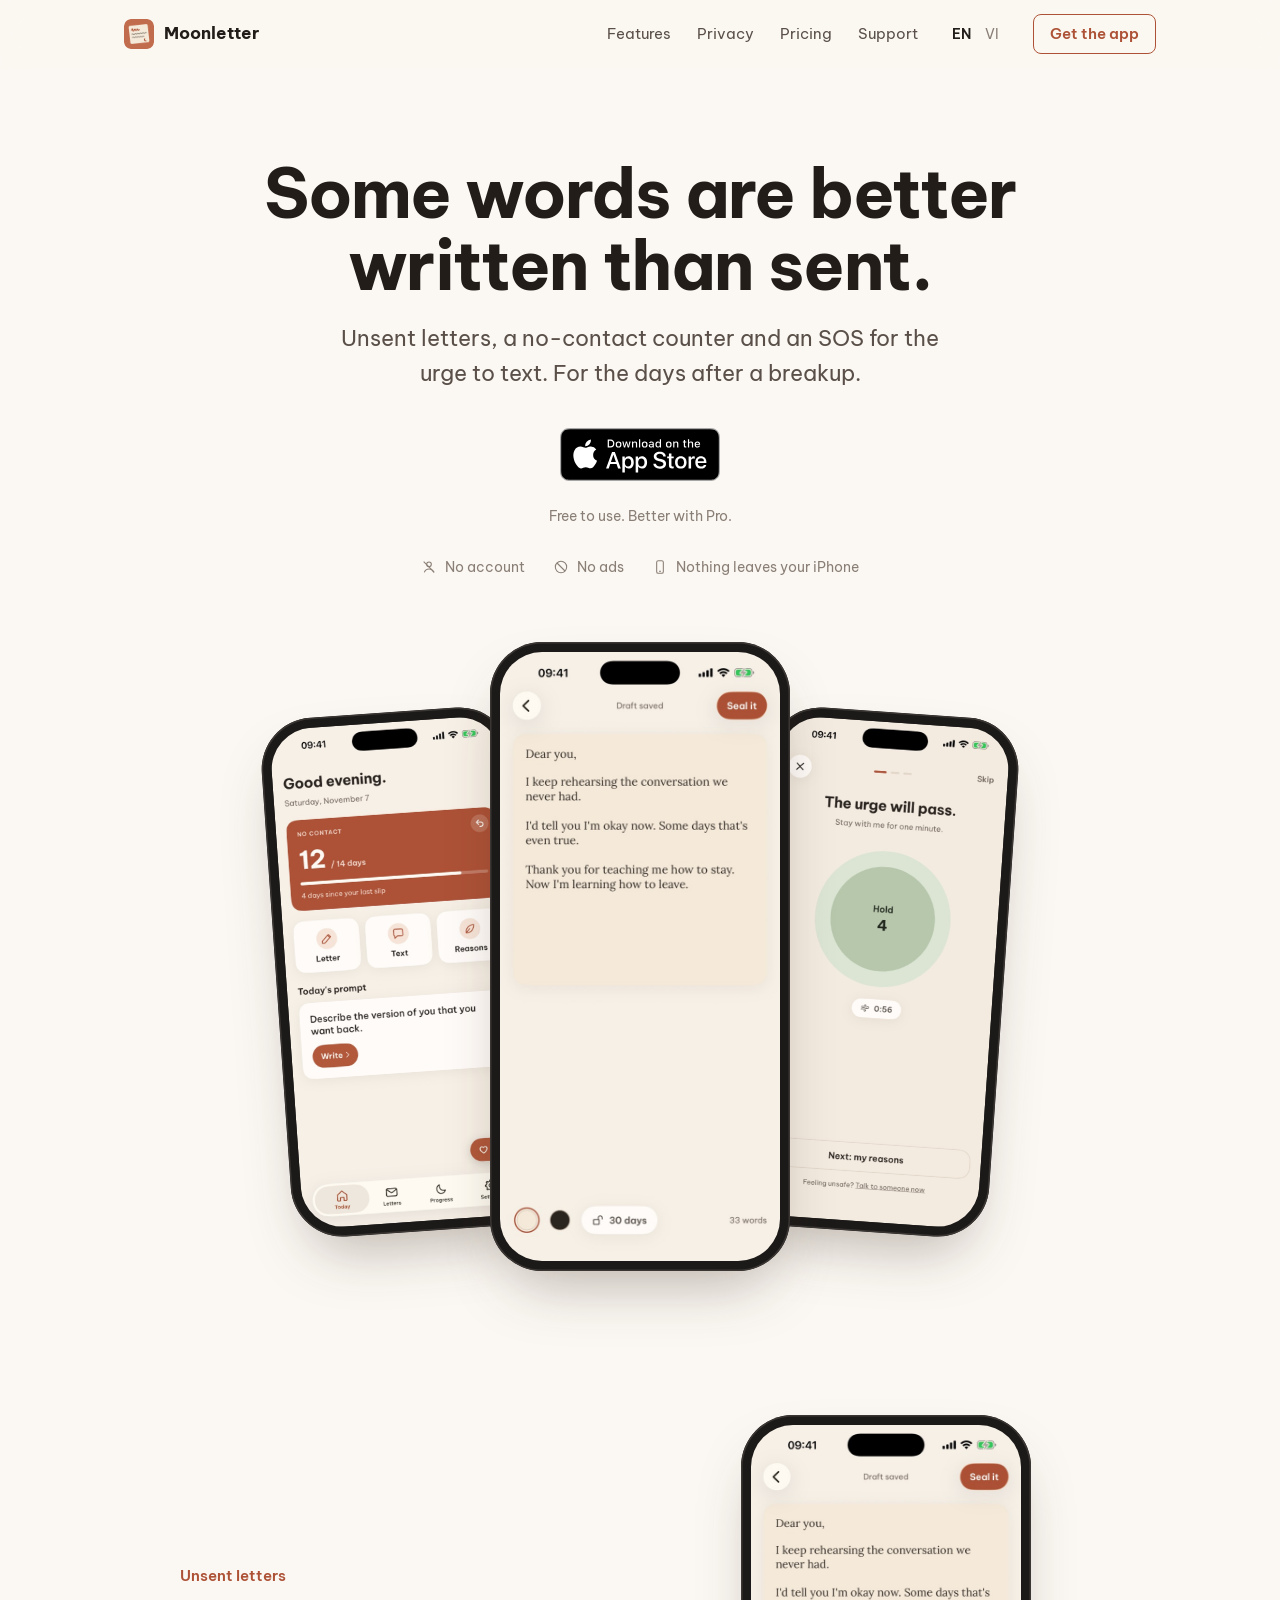
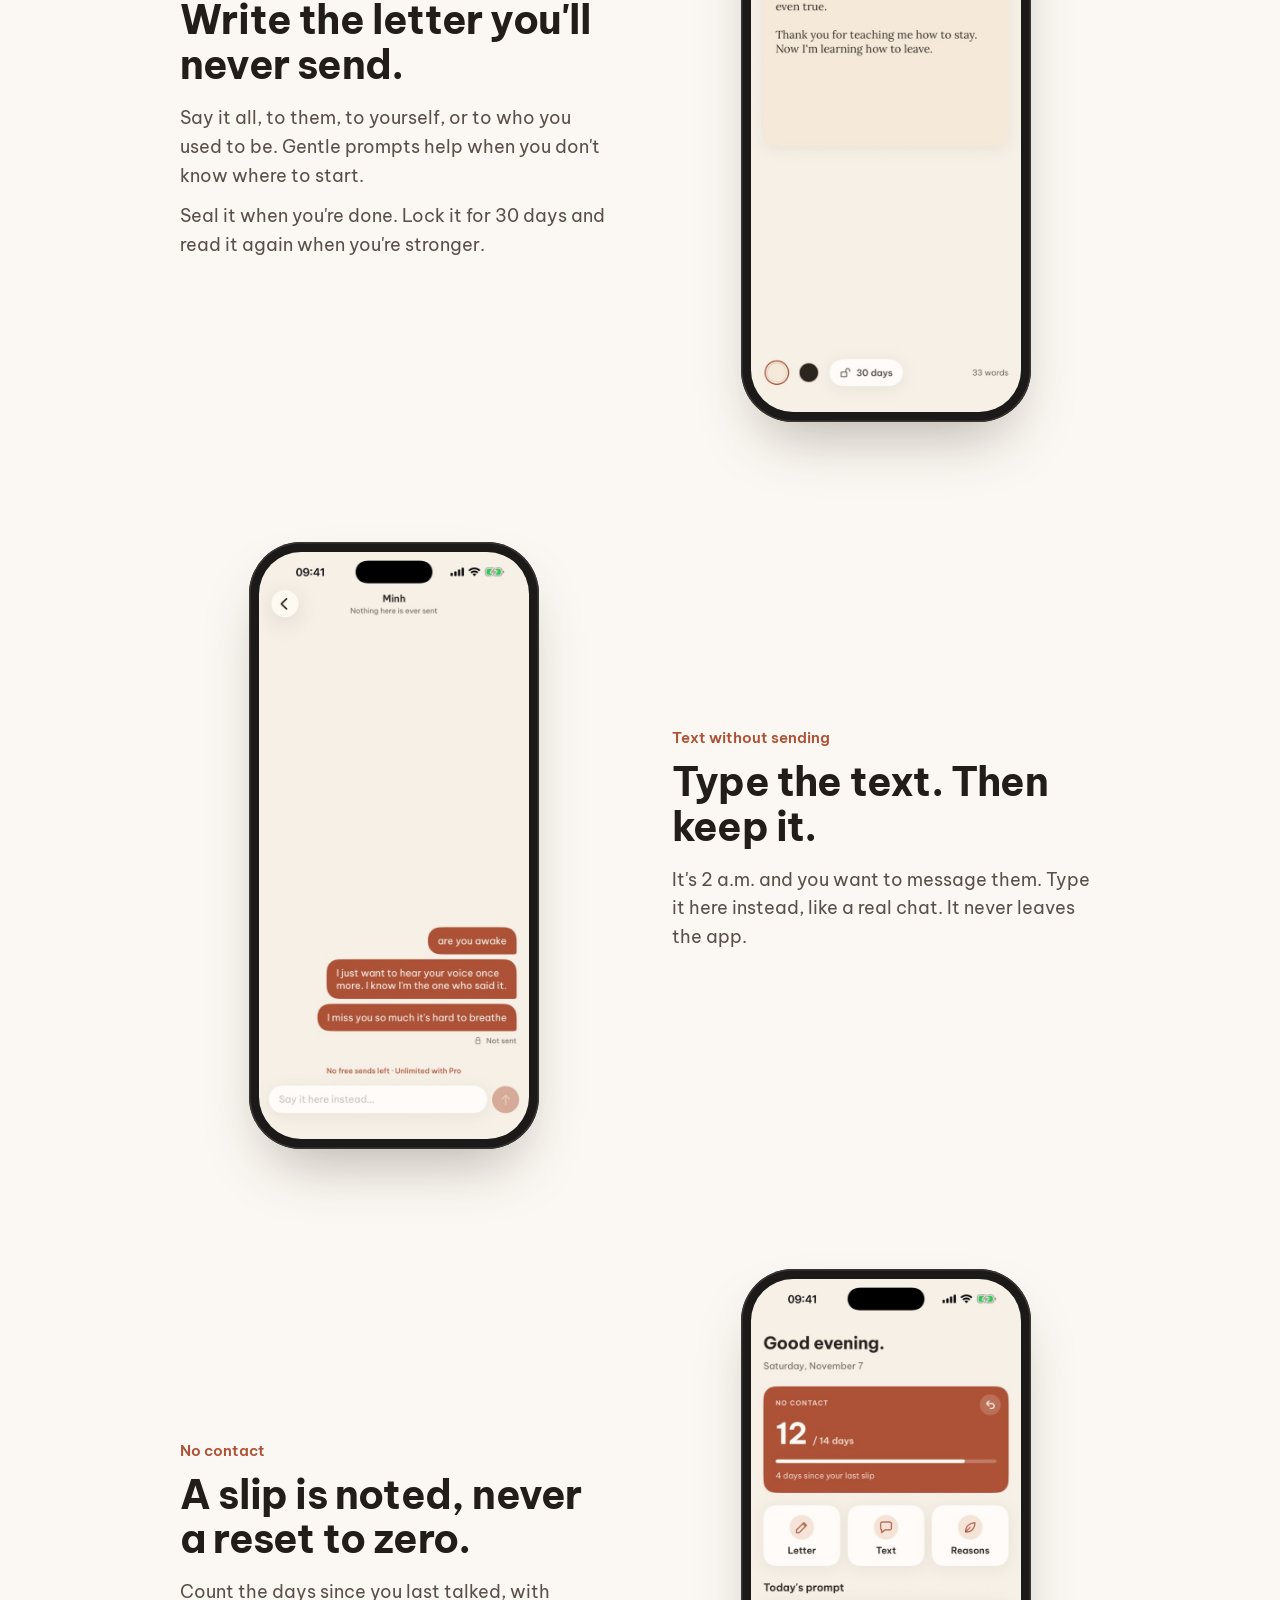
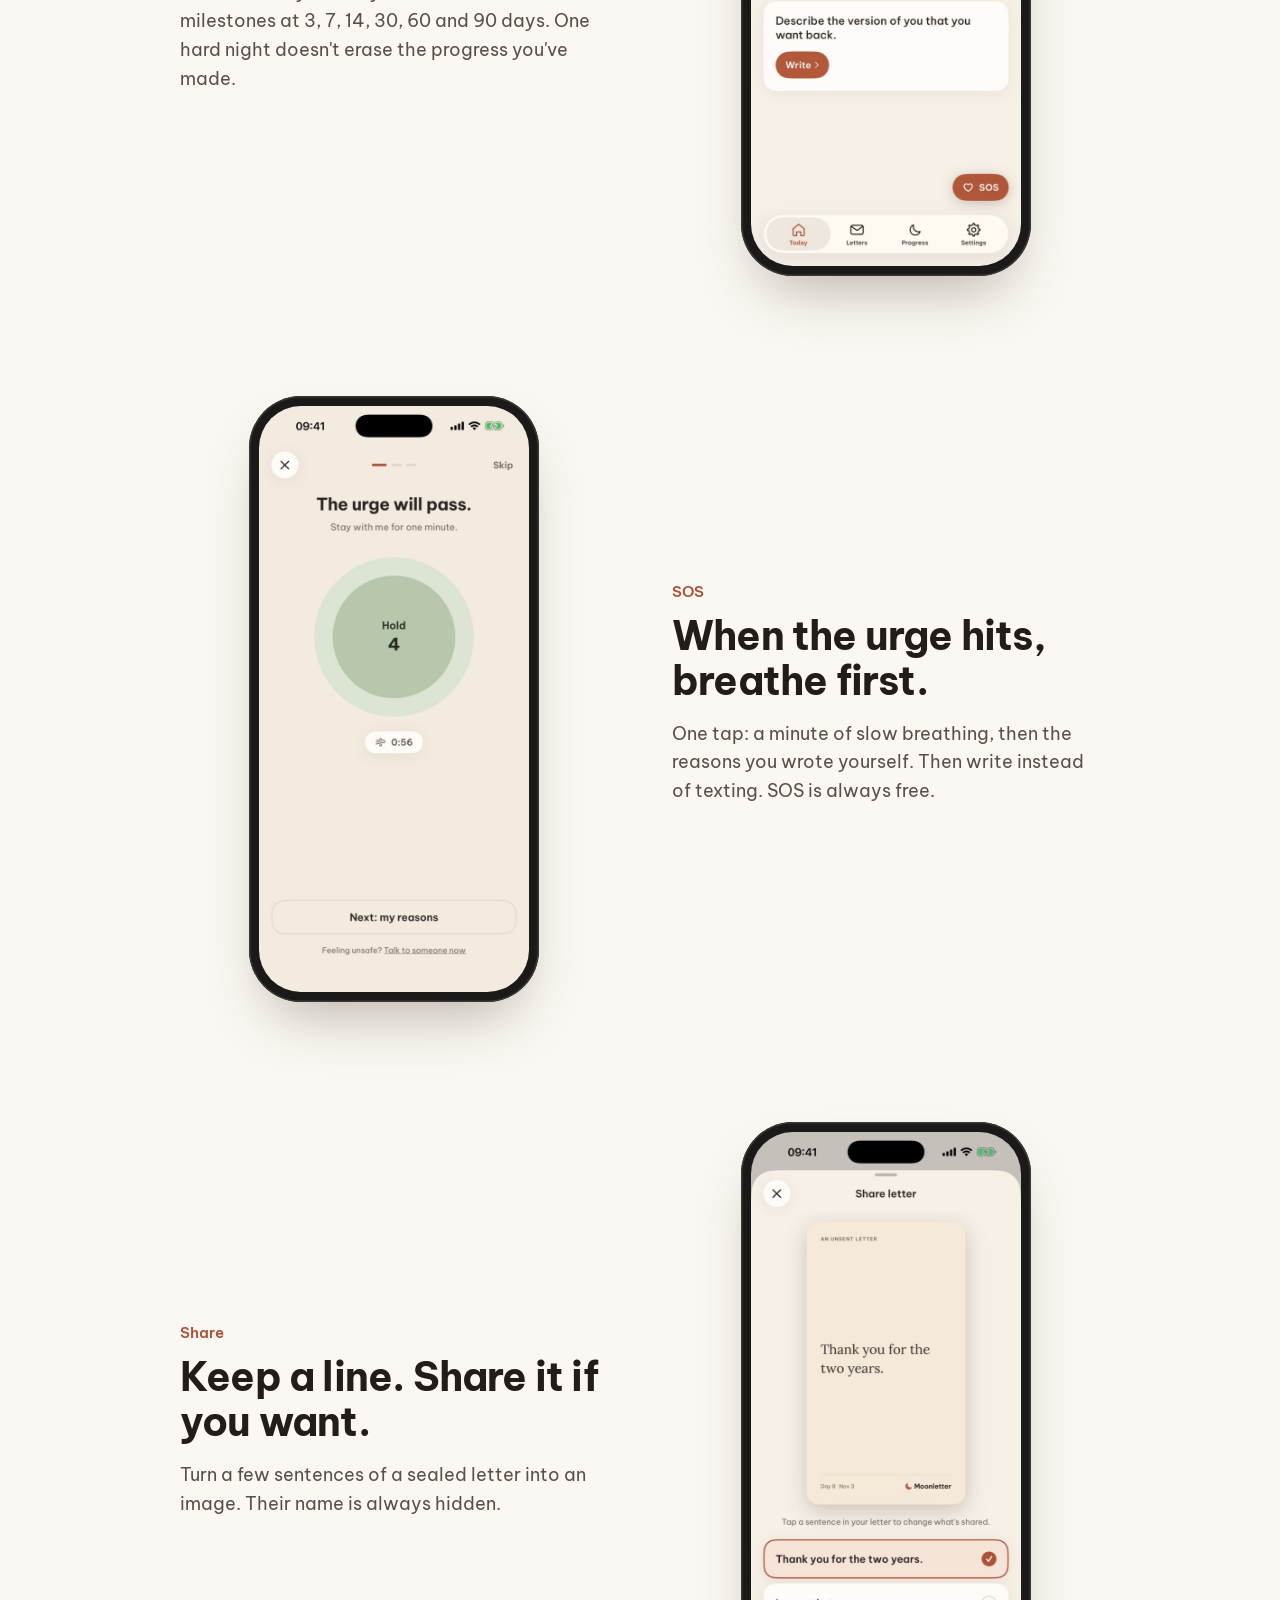
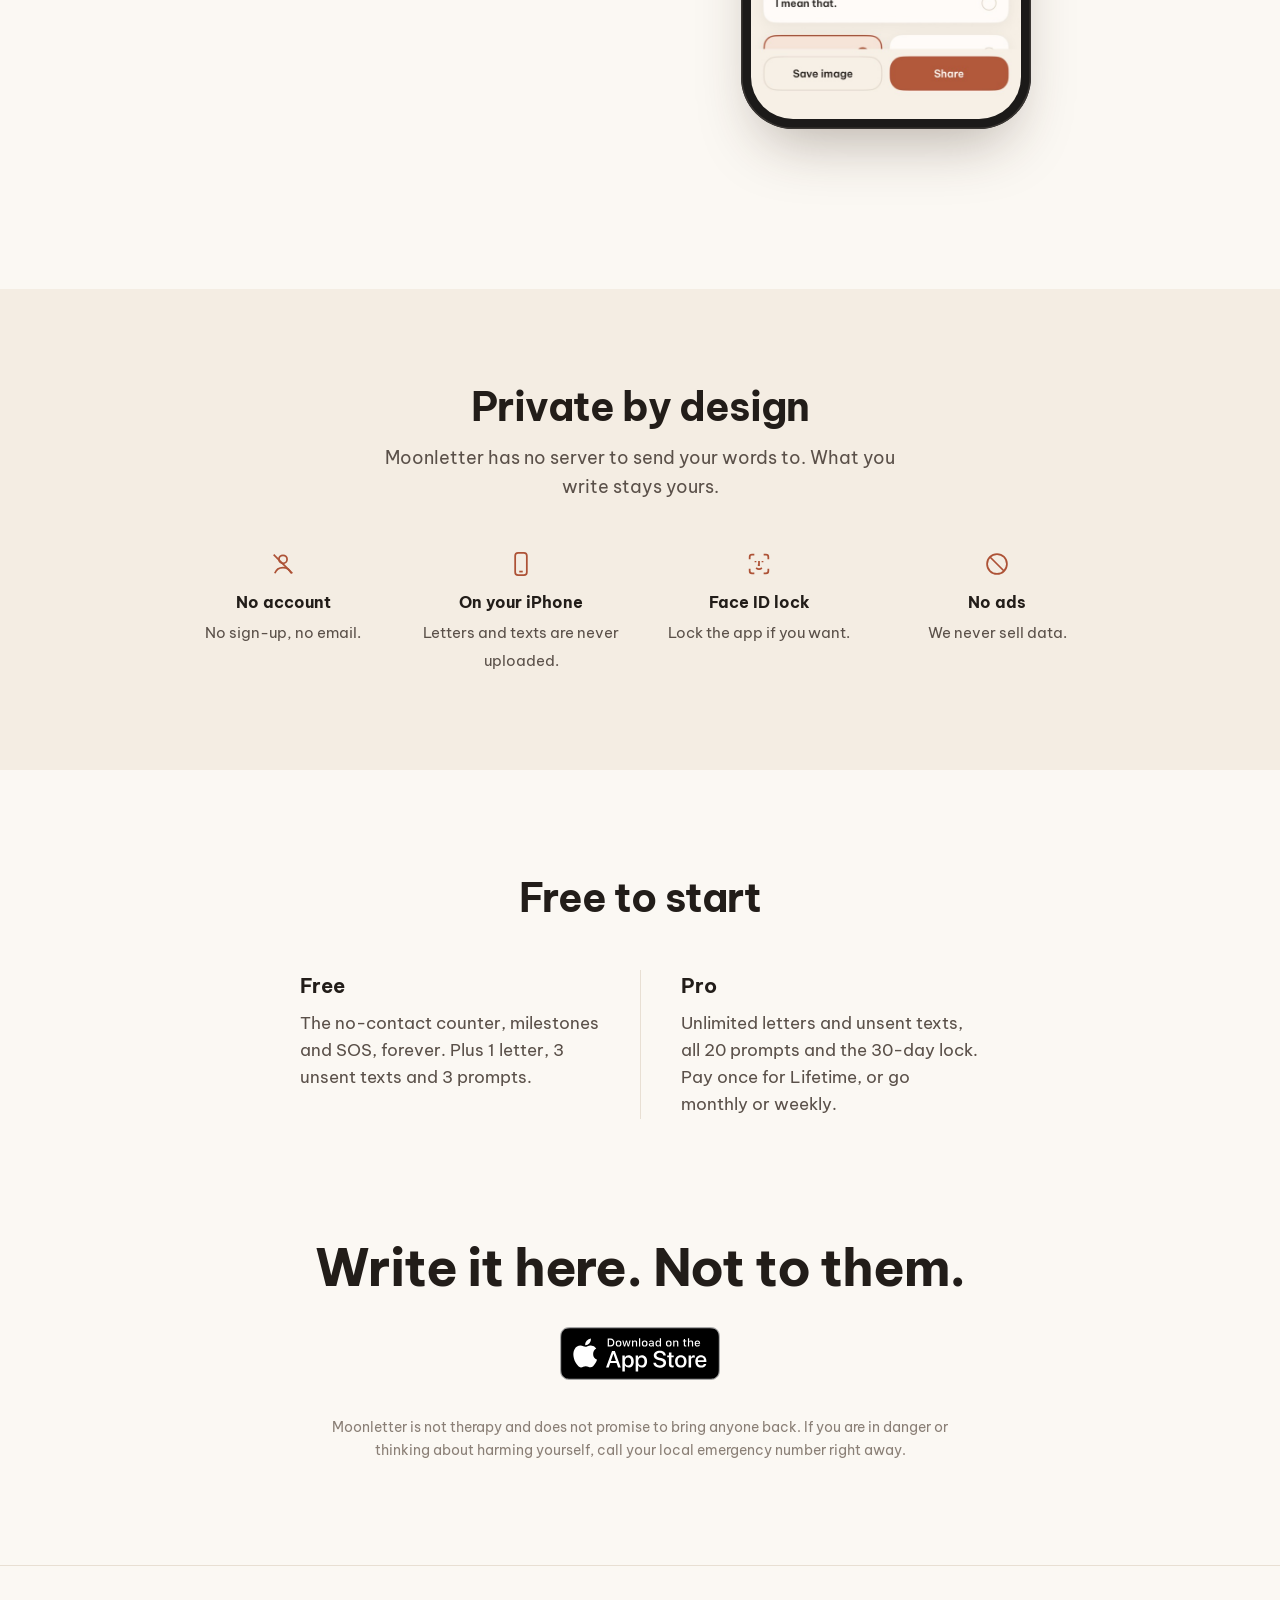
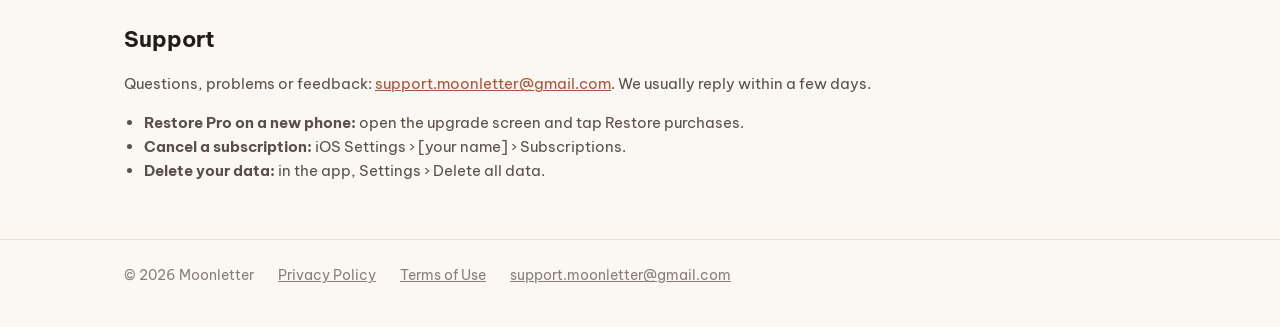
==== commit 3d553b8e: "Use the official Apple App Store badges (EN, VI) Co-Authored-By: Claude Opus 5.5 <noreply@anthropic." ====
--- a/index.html
+++ b/index.html
@@ -62,7 +62,7 @@
 <header class="hero"><div class="wrap">
 <h1>Some words are better written than sent.</h1>
 <p class="sub">Unsent letters, a no-contact counter and an SOS for the urge to text. For the days after a breakup.</p>
-<a class="badge" href="https://apps.apple.com/app/id6832021926"><small>Download on the</small><span>App Store</span></a>
+<a class="badge" href="https://apps.apple.com/app/id6832021926"><img src="img/badge-en.svg" width="160" height="53" alt="Download on the App Store"></a>
 <p class="free">Free to use. Better with Pro.</p>
 <ul class="trust"><li><svg viewBox="0 0 24 24" aria-hidden="true"><circle cx="12" cy="8" r="3.5"/><path d="M5 20c1.2-3.5 4-5 7-5s5.8 1.5 7 5"/><path d="M4 4l16 16"/></svg>No account</li><li><svg viewBox="0 0 24 24" aria-hidden="true"><circle cx="12" cy="12" r="8.5"/><path d="M6 6l12 12"/></svg>No ads</li><li><svg viewBox="0 0 24 24" aria-hidden="true"><rect x="7" y="2.5" width="10" height="19" rx="2.5"/><path d="M10.5 18.5h3"/></svg>Nothing leaves your iPhone</li></ul>
 <div class="stage"><div class="phone"><img src="img/raw-en-4.jpg" width="598" height="1300" alt="No-contact day counter"></div><div class="phone"><img src="img/raw-en-1.jpg" width="598" height="1300" alt="Writing an unsent letter"></div><div class="phone"><img src="img/raw-en-5.jpg" width="598" height="1300" alt="SOS: breathe for one minute"></div></div>
@@ -82,7 +82,7 @@
 <h2>Free to start</h2><div class="plans"><div><h3>Free</h3><p>The no-contact counter, milestones and SOS, forever. Plus 1 letter, 3 unsent texts and 3 prompts.</p></div><div><h3>Pro</h3><p>Unlimited letters and unsent texts, all 20 prompts and the 30-day lock. Pay once for Lifetime, or go monthly or weekly.</p></div></div>
 </div></section>
 <section class="closing"><div class="wrap">
-<h2>Write it here. Not to them.</h2><a class="badge" href="https://apps.apple.com/app/id6832021926"><small>Download on the</small><span>App Store</span></a><p class="note">Moonletter is not therapy and does not promise to bring anyone back. If you are in danger or thinking about harming yourself, call your local emergency number right away.</p>
+<h2>Write it here. Not to them.</h2><a class="badge" href="https://apps.apple.com/app/id6832021926"><img src="img/badge-en.svg" width="160" height="53" alt="Download on the App Store"></a><p class="note">Moonletter is not therapy and does not promise to bring anyone back. If you are in danger or thinking about harming yourself, call your local emergency number right away.</p>
 </div></section>
 <section class="support" id="support"><div class="wrap">
 <h2>Support</h2><p>Questions, problems or feedback: <a href="mailto:support.moonletter@gmail.com">support.moonletter@gmail.com</a>. We usually reply within a few days.</p><ul><li><strong>Restore Pro on a new phone:</strong> open the upgrade screen and tap Restore purchases.</li><li><strong>Cancel a subscription:</strong> iOS Settings › [your name] › Subscriptions.</li><li><strong>Delete your data:</strong> in the app, Settings › Delete all data.</li></ul>
@@ -100,7 +100,7 @@
 <header class="hero"><div class="wrap">
 <h1>Có những lời viết ra thì nhẹ hơn là gửi đi.</h1>
 <p class="sub">Thư không gửi, đếm ngày không liên lạc và SOS khi muốn nhắn tin. Cho những ngày sau chia tay.</p>
-<a class="badge" href="https://apps.apple.com/vn/app/id6832021926"><small>Tải về trên</small><span>App Store</span></a>
+<a class="badge" href="https://apps.apple.com/vn/app/id6832021926"><img src="img/badge-vi.svg" width="160" height="53" alt="Tải về trên App Store"></a>
 <p class="free">Dùng miễn phí. Đầy đủ hơn với Pro.</p>
 <ul class="trust"><li><svg viewBox="0 0 24 24" aria-hidden="true"><circle cx="12" cy="8" r="3.5"/><path d="M5 20c1.2-3.5 4-5 7-5s5.8 1.5 7 5"/><path d="M4 4l16 16"/></svg>Không cần tài khoản</li><li><svg viewBox="0 0 24 24" aria-hidden="true"><circle cx="12" cy="12" r="8.5"/><path d="M6 6l12 12"/></svg>Không quảng cáo</li><li><svg viewBox="0 0 24 24" aria-hidden="true"><rect x="7" y="2.5" width="10" height="19" rx="2.5"/><path d="M10.5 18.5h3"/></svg>Không gì rời khỏi iPhone</li></ul>
 <div class="stage"><div class="phone"><img src="img/raw-vi-4.jpg" width="598" height="1300" alt="Đếm ngày không liên lạc"></div><div class="phone"><img src="img/raw-vi-1.jpg" width="598" height="1300" alt="Viết thư không gửi"></div><div class="phone"><img src="img/raw-vi-5.jpg" width="598" height="1300" alt="SOS: thở chậm một phút"></div></div>
@@ -120,7 +120,7 @@
 <h2>Bắt đầu miễn phí</h2><div class="plans"><div><h3>Miễn phí</h3><p>Đếm ngày không liên lạc, các mốc và SOS, mãi mãi. Kèm 1 lá thư, 3 lần nhắn mà không gửi và 3 gợi ý.</p></div><div><h3>Pro</h3><p>Thư và nhắn mà không gửi không giới hạn, đủ 20 gợi ý và khoá thư 30 ngày. Trả một lần cho gói Trọn đời, hoặc chọn gói tháng hay gói tuần.</p></div></div>
 </div></section>
 <section class="closing"><div class="wrap">
-<h2>Viết ở đây. Đừng gửi cho người ấy.</h2><a class="badge" href="https://apps.apple.com/vn/app/id6832021926"><small>Tải về trên</small><span>App Store</span></a><p class="note">Moonletter không phải liệu pháp tâm lý và không hứa giúp bạn quay lại với ai. Nếu bạn gặp nguy hiểm hoặc có ý định tự làm hại mình, hãy gọi ngay số khẩn cấp tại nơi bạn ở.</p>
+<h2>Viết ở đây. Đừng gửi cho người ấy.</h2><a class="badge" href="https://apps.apple.com/vn/app/id6832021926"><img src="img/badge-vi.svg" width="160" height="53" alt="Tải về trên App Store"></a><p class="note">Moonletter không phải liệu pháp tâm lý và không hứa giúp bạn quay lại với ai. Nếu bạn gặp nguy hiểm hoặc có ý định tự làm hại mình, hãy gọi ngay số khẩn cấp tại nơi bạn ở.</p>
 </div></section>
 <section class="support" id="vi-support"><div class="wrap">
 <h2>Hỗ trợ</h2><p>Câu hỏi, lỗi hoặc góp ý: <a href="mailto:support.moonletter@gmail.com">support.moonletter@gmail.com</a>. Chúng tôi thường trả lời trong vài ngày.</p><ul><li><strong>Mở lại Pro trên máy mới:</strong> mở màn nâng cấp và bấm Khôi phục giao dịch.</li><li><strong>Huỷ gói đăng ký:</strong> Cài đặt iOS › [tên bạn] › Đăng ký.</li><li><strong>Xoá dữ liệu:</strong> trong ứng dụng, Cài đặt › Xoá toàn bộ dữ liệu.</li></ul>
--- a/home.css
+++ b/home.css
@@ -56,13 +56,9 @@
   font-weight: 700; margin: 0 auto 20px; max-width: 880px;
 }
 .hero .sub { font-size: clamp(18px, 2vw, 22px); color: var(--ink-2); margin: 0 auto 36px; max-width: 620px; }
-.badge {
-  display: inline-flex; flex-direction: column; align-items: flex-start; justify-content: center;
-  background: #000; color: #fff; text-decoration: none;
-  border-radius: 11px; padding: 8px 20px 9px; min-width: 168px; line-height: 1.1;
-}
-.badge small { font-size: 11px; letter-spacing: 0.2px; }
-.badge span { font-size: 21px; font-weight: 600; letter-spacing: -0.3px; }
+/* Badge chính thức của Apple: không đổi màu / tỷ lệ, chừa khoảng trống quanh badge. */
+.badge { display: inline-block; line-height: 0; }
+.badge img { width: 160px; height: auto; }
 .badge:hover { opacity: 0.85; }
 .free { color: var(--ink-3); font-size: 14px; margin: 16px 0 0; }
 .trust { display: flex; justify-content: center; flex-wrap: wrap; gap: 8px 28px; margin: 28px 0 0; padding: 0; list-style: none; color: var(--ink-3); font-size: 14px; }
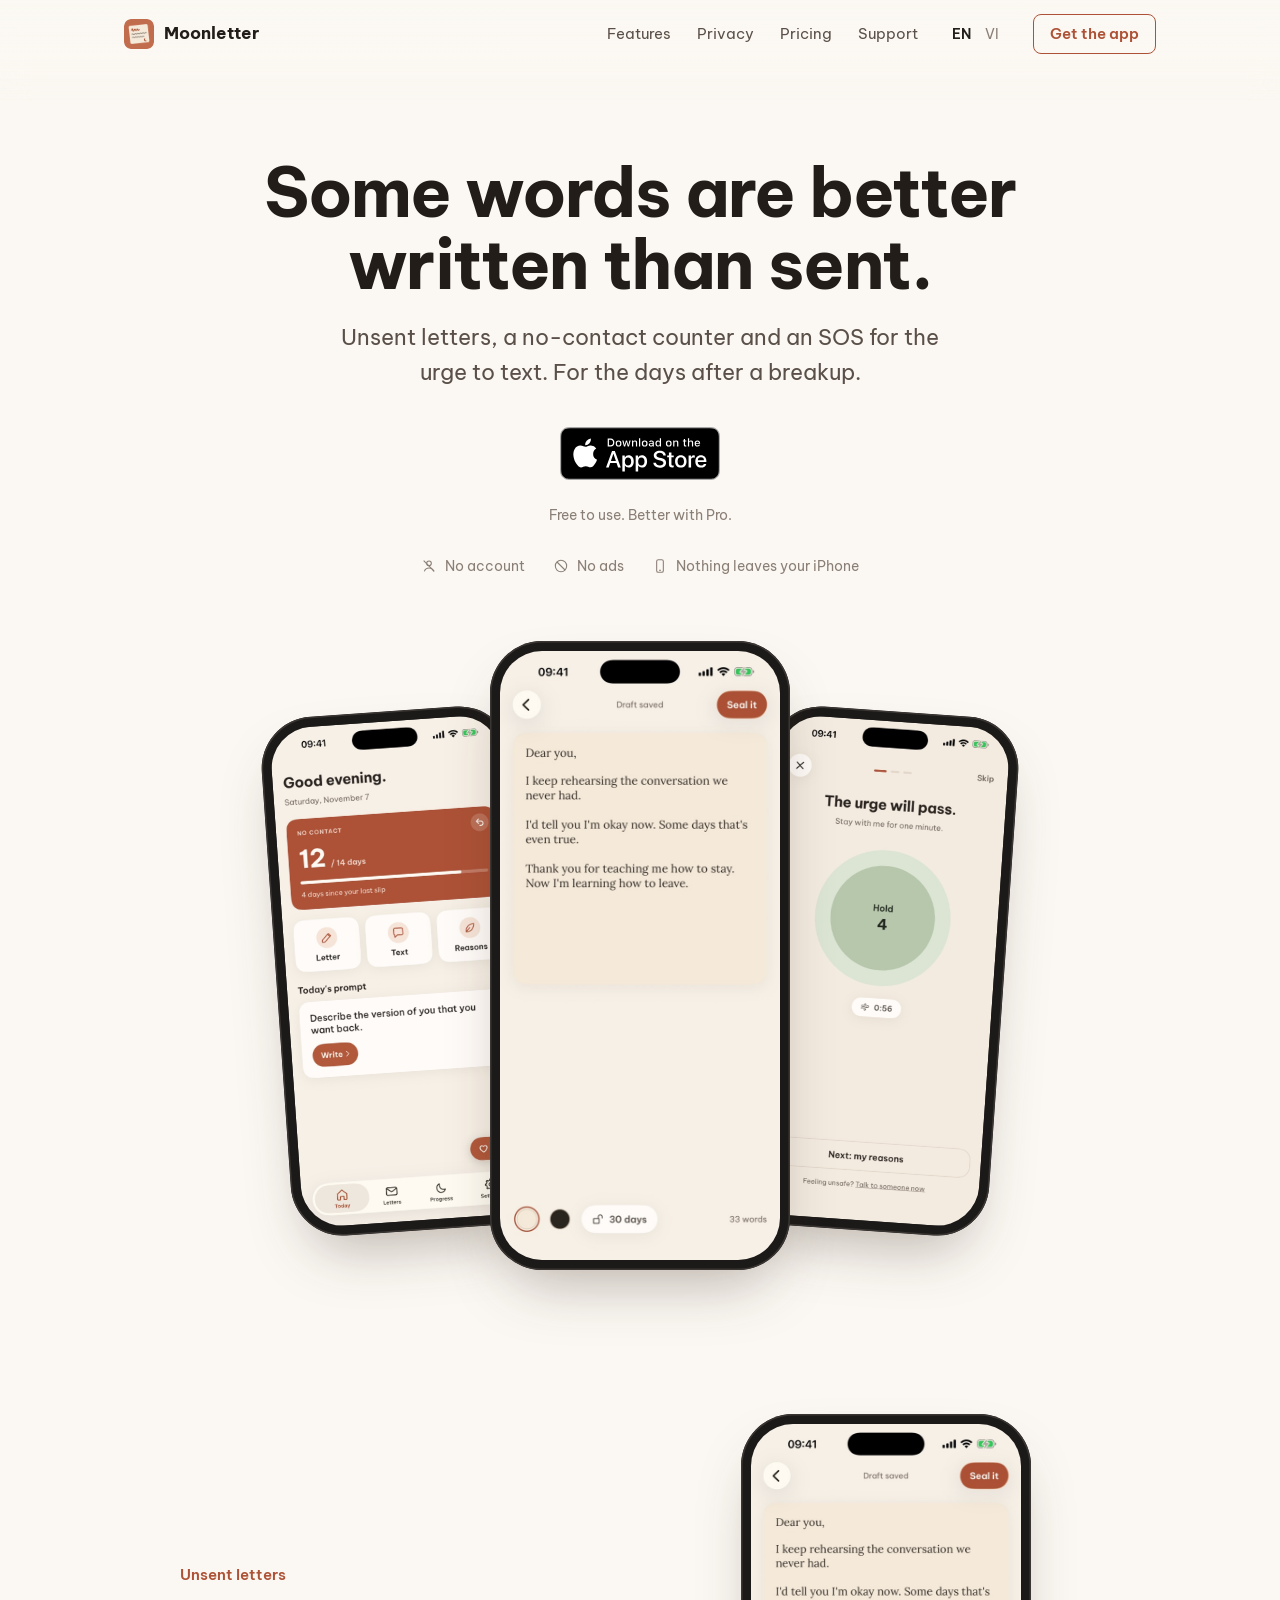
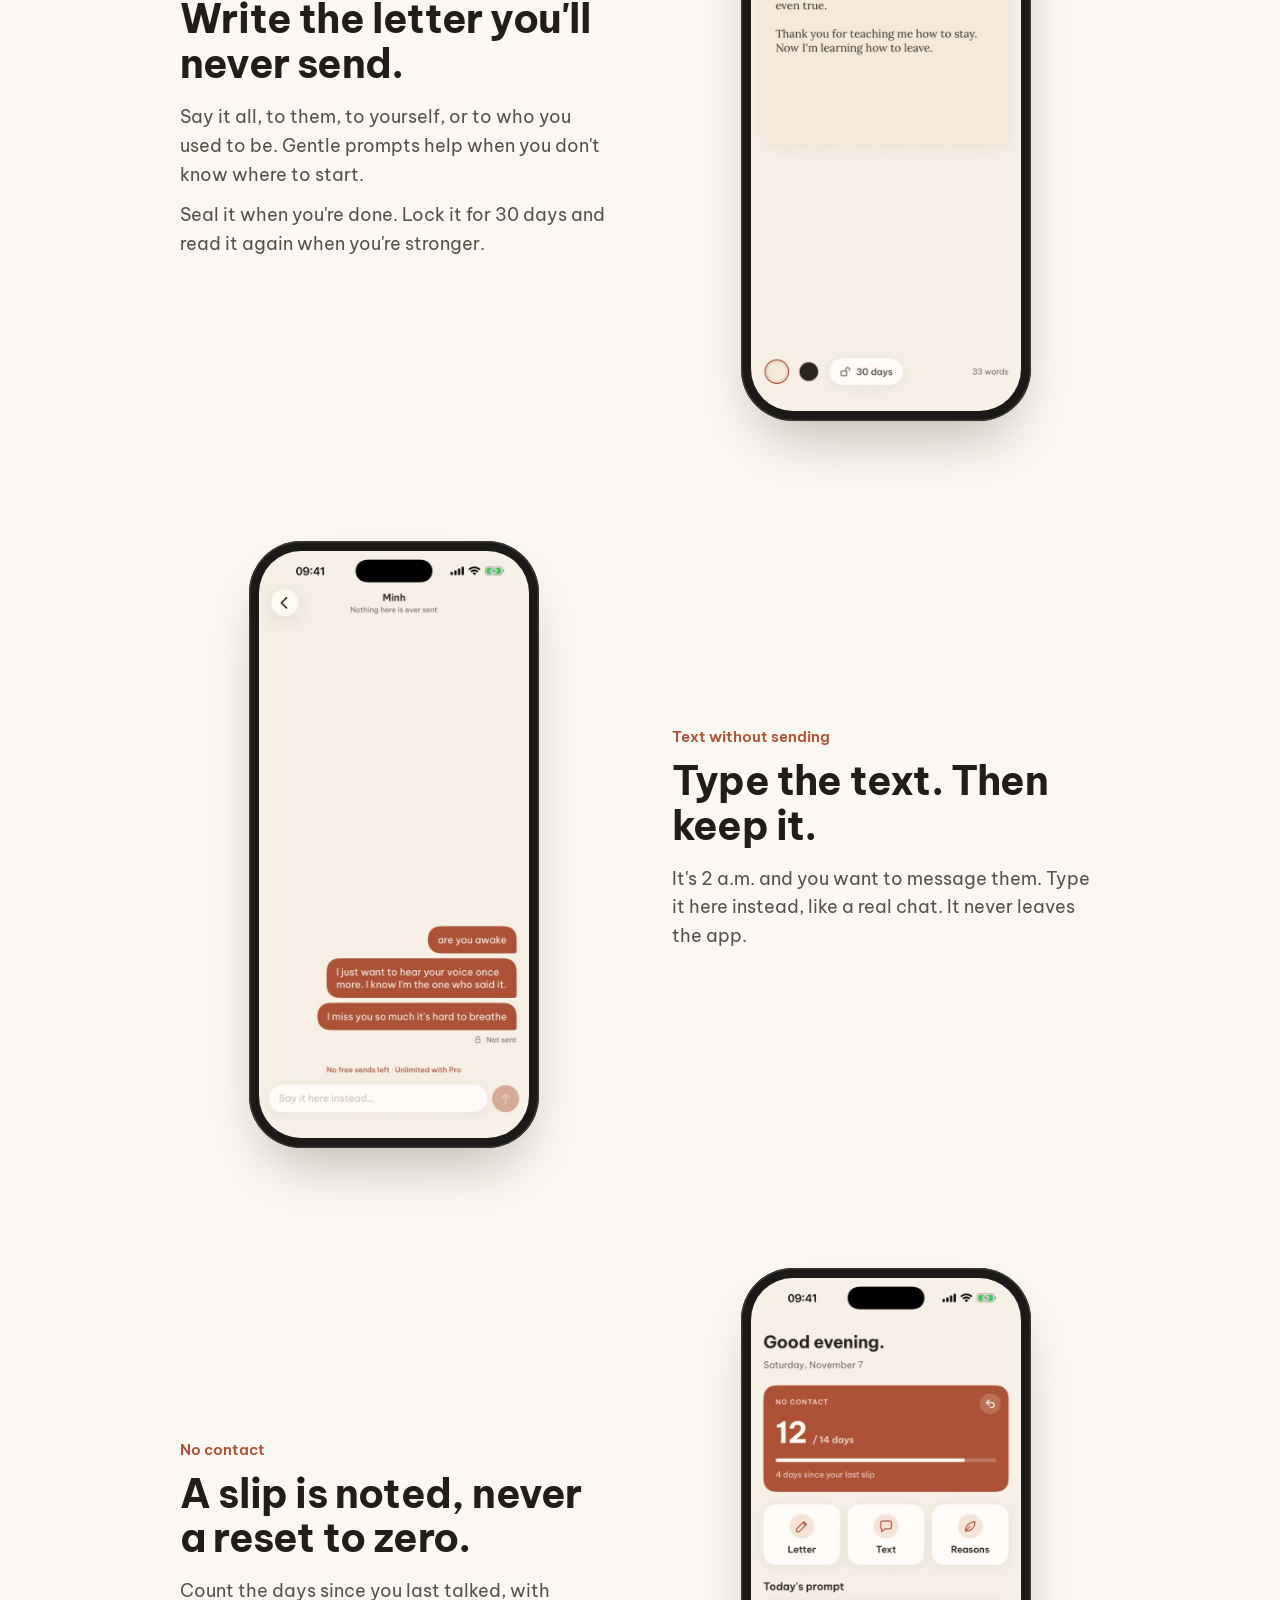
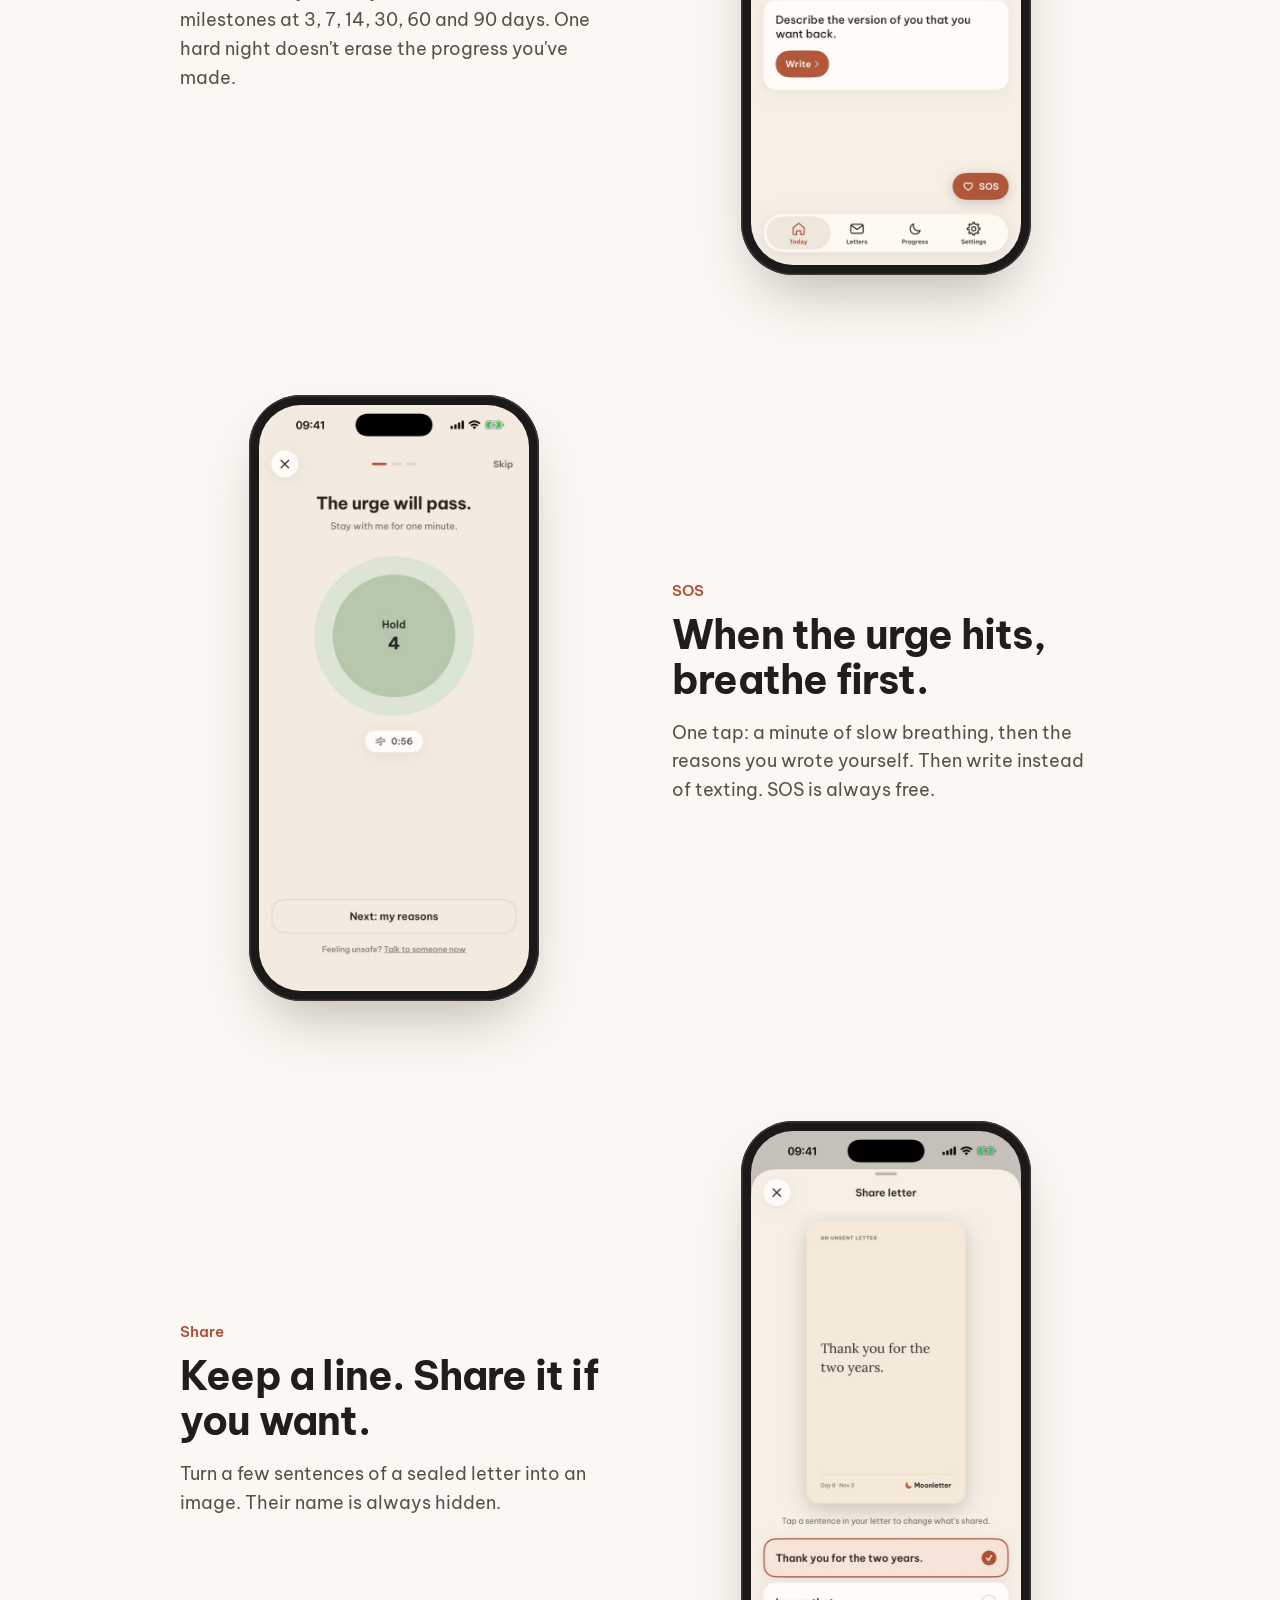
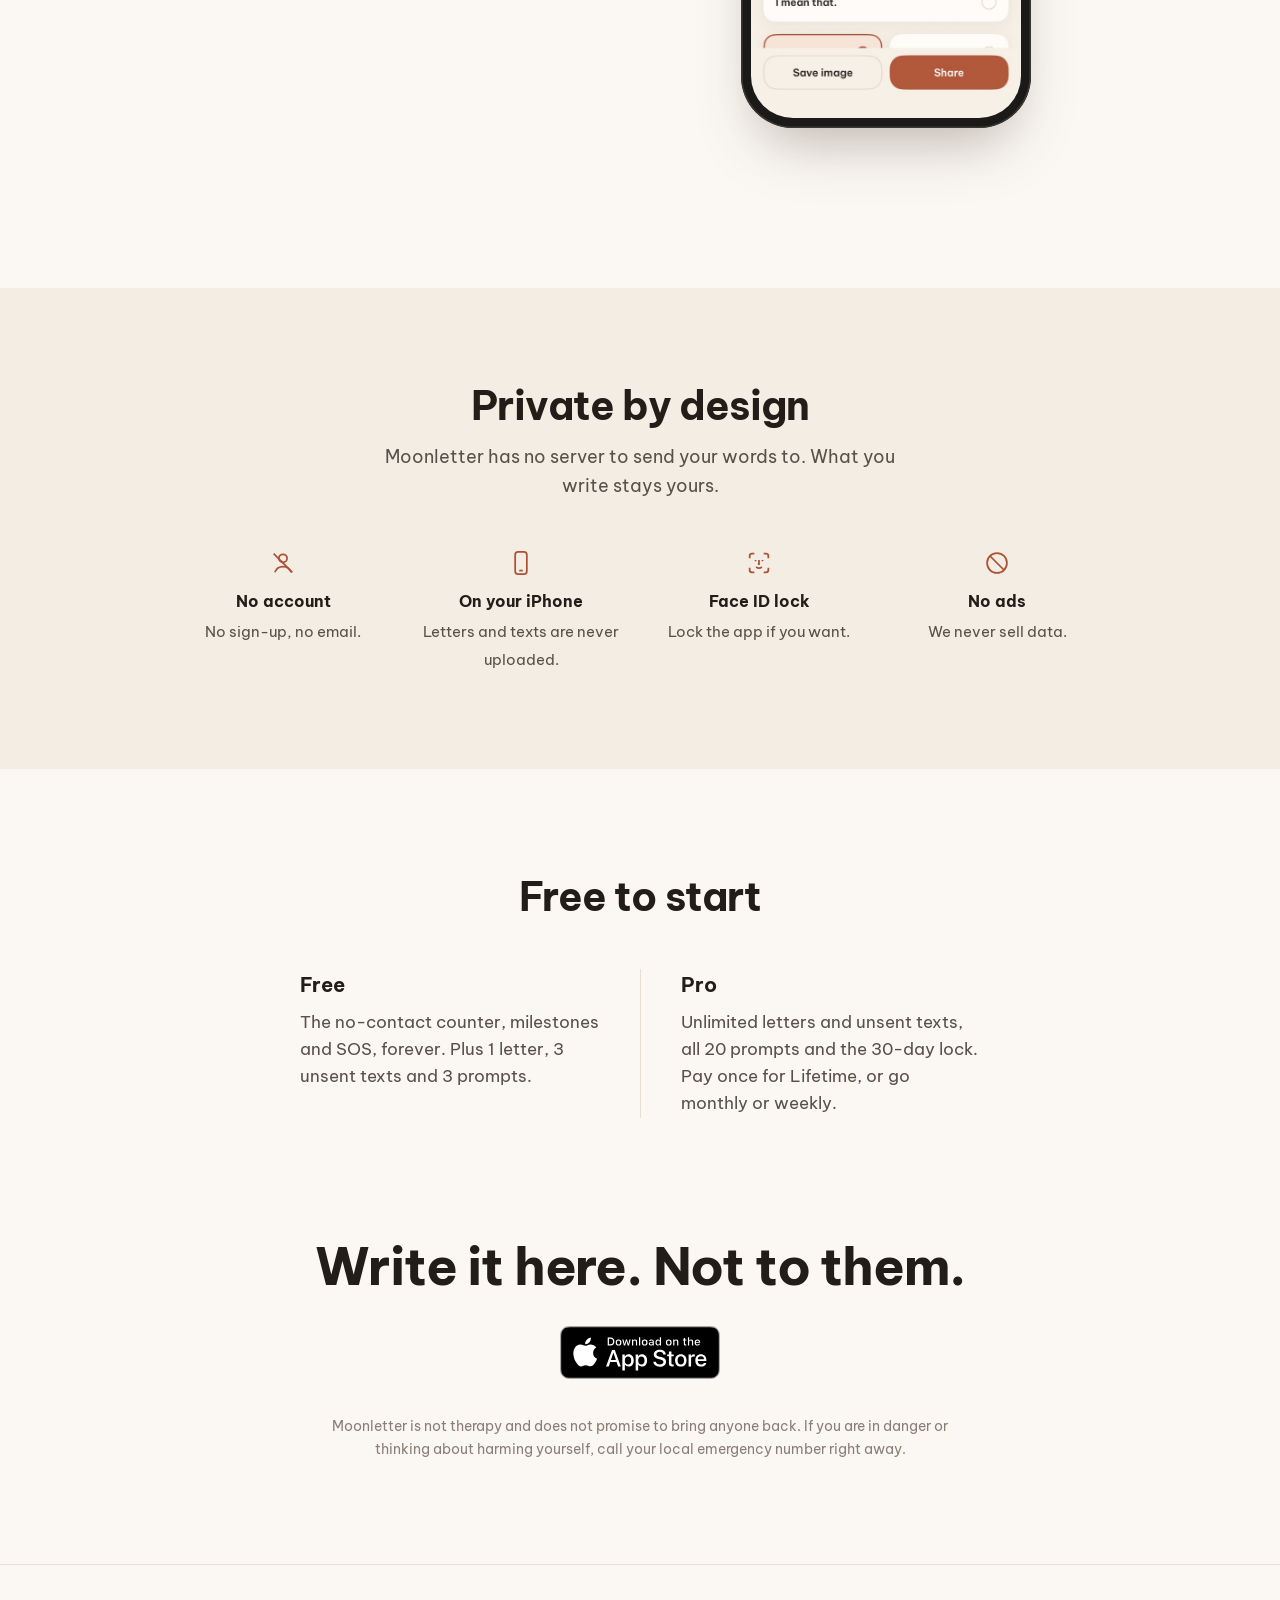
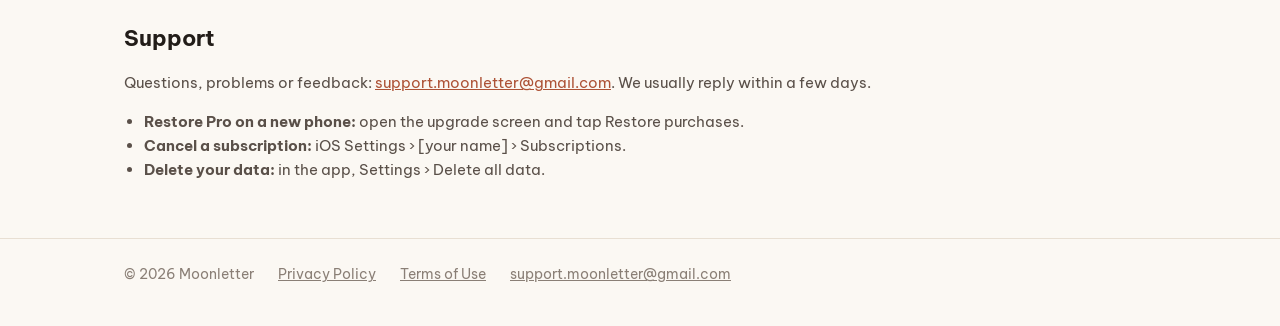
==== commit dc2446bc: "Add sitemap.xml for search engines Co-Authored-By: Claude Opus 5.5 <noreply@anthropic.com>" ====
--- a/index.html
+++ b/index.html
@@ -6,6 +6,7 @@
 <title>Moonletter: Unsent Letters After a Breakup</title>
 <meta name="description" content="A quiet iPhone app for the days after a breakup: write unsent letters, type the text you'll never send, count your no-contact days and get through the urge with SOS. Free, no account, nothing leaves your phone.">
 <link rel="canonical" href="https://hantd-studio.github.io/moonletter/">
+<link rel="sitemap" type="application/xml" href="sitemap.xml">
 <link rel="icon" href="logo.png">
 <link rel="apple-touch-icon" href="logo.png">
 <link rel="preload" href="fonts/BeVietnamPro-Bold.ttf" as="font" type="font/ttf" crossorigin>
--- a/home.css
+++ b/home.css
@@ -28,12 +28,16 @@
 .wrap { max-width: 1080px; margin: 0 auto; padding: 0 24px; }
 
 /* ---------- Thanh trên ---------- */
-.nav {
-  position: sticky; top: 0; z-index: 10;
-  background: rgba(251, 248, 243, 0.86);
-  backdrop-filter: saturate(1.4) blur(14px);
-  -webkit-backdrop-filter: saturate(1.4) blur(14px);
-  border-bottom: 1px solid transparent;
+/* Thanh trên kiểu iOS 26: nội dung cuộn dưới thanh mờ dần (soft), không có đường cắt ngang.
+   Lớp nền nằm sau thanh, kéo dài xuống dưới thanh một đoạn, vừa làm mờ vừa nhạt dần về trong suốt. */
+.nav { position: sticky; top: 0; z-index: 10; }
+.nav::before {
+  content: ""; position: absolute; left: 0; right: 0; top: 0; bottom: -36px; z-index: -1; pointer-events: none;
+  background: linear-gradient(to bottom, rgba(251, 248, 243, 0.94) 0%, rgba(251, 248, 243, 0.8) 55%, rgba(251, 248, 243, 0) 100%);
+  backdrop-filter: saturate(1.3) blur(14px);
+  -webkit-backdrop-filter: saturate(1.3) blur(14px);
+  mask-image: linear-gradient(to bottom, #000 0%, #000 55%, transparent 100%);
+  -webkit-mask-image: linear-gradient(to bottom, #000 0%, #000 55%, transparent 100%);
 }
 .nav .wrap { display: flex; align-items: center; gap: 28px; height: 68px; }
 .brand { display: flex; align-items: center; gap: 10px; font-weight: 700; font-size: 17px; color: var(--ink); text-decoration: none; }
